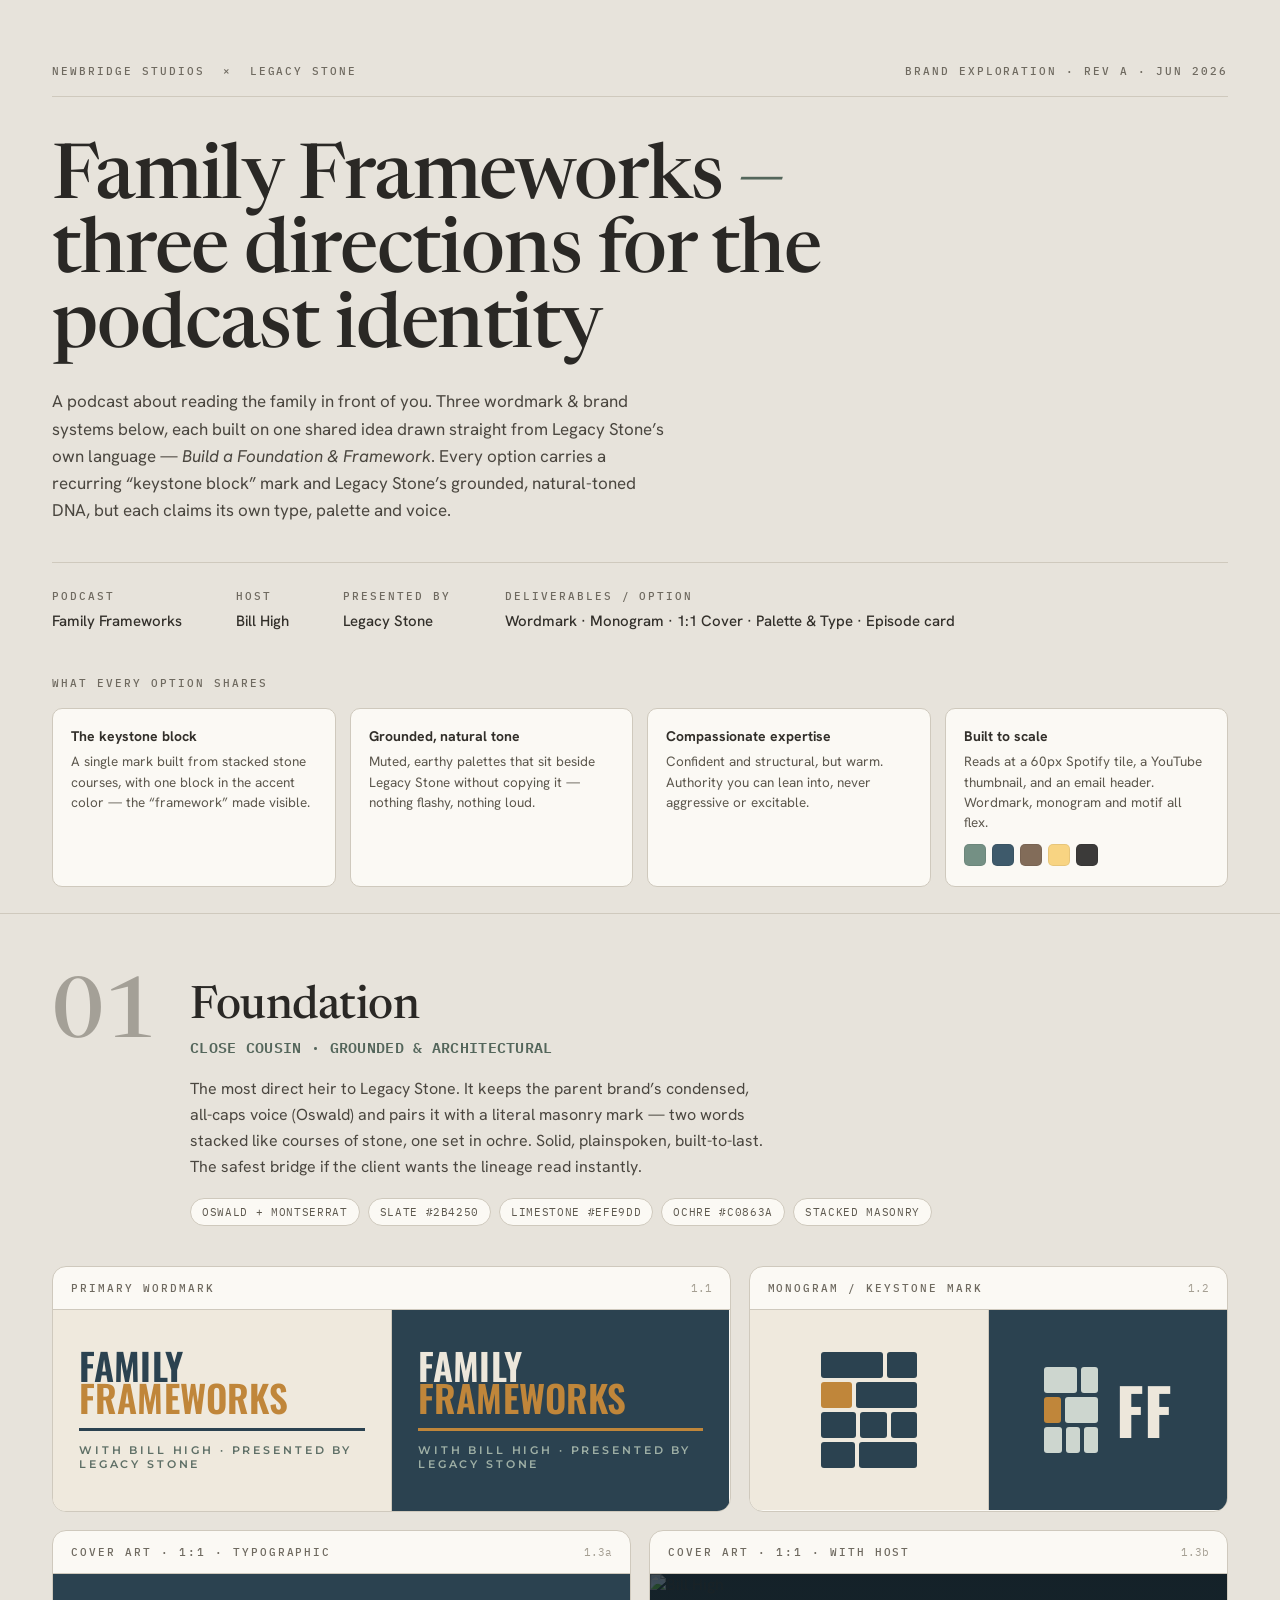
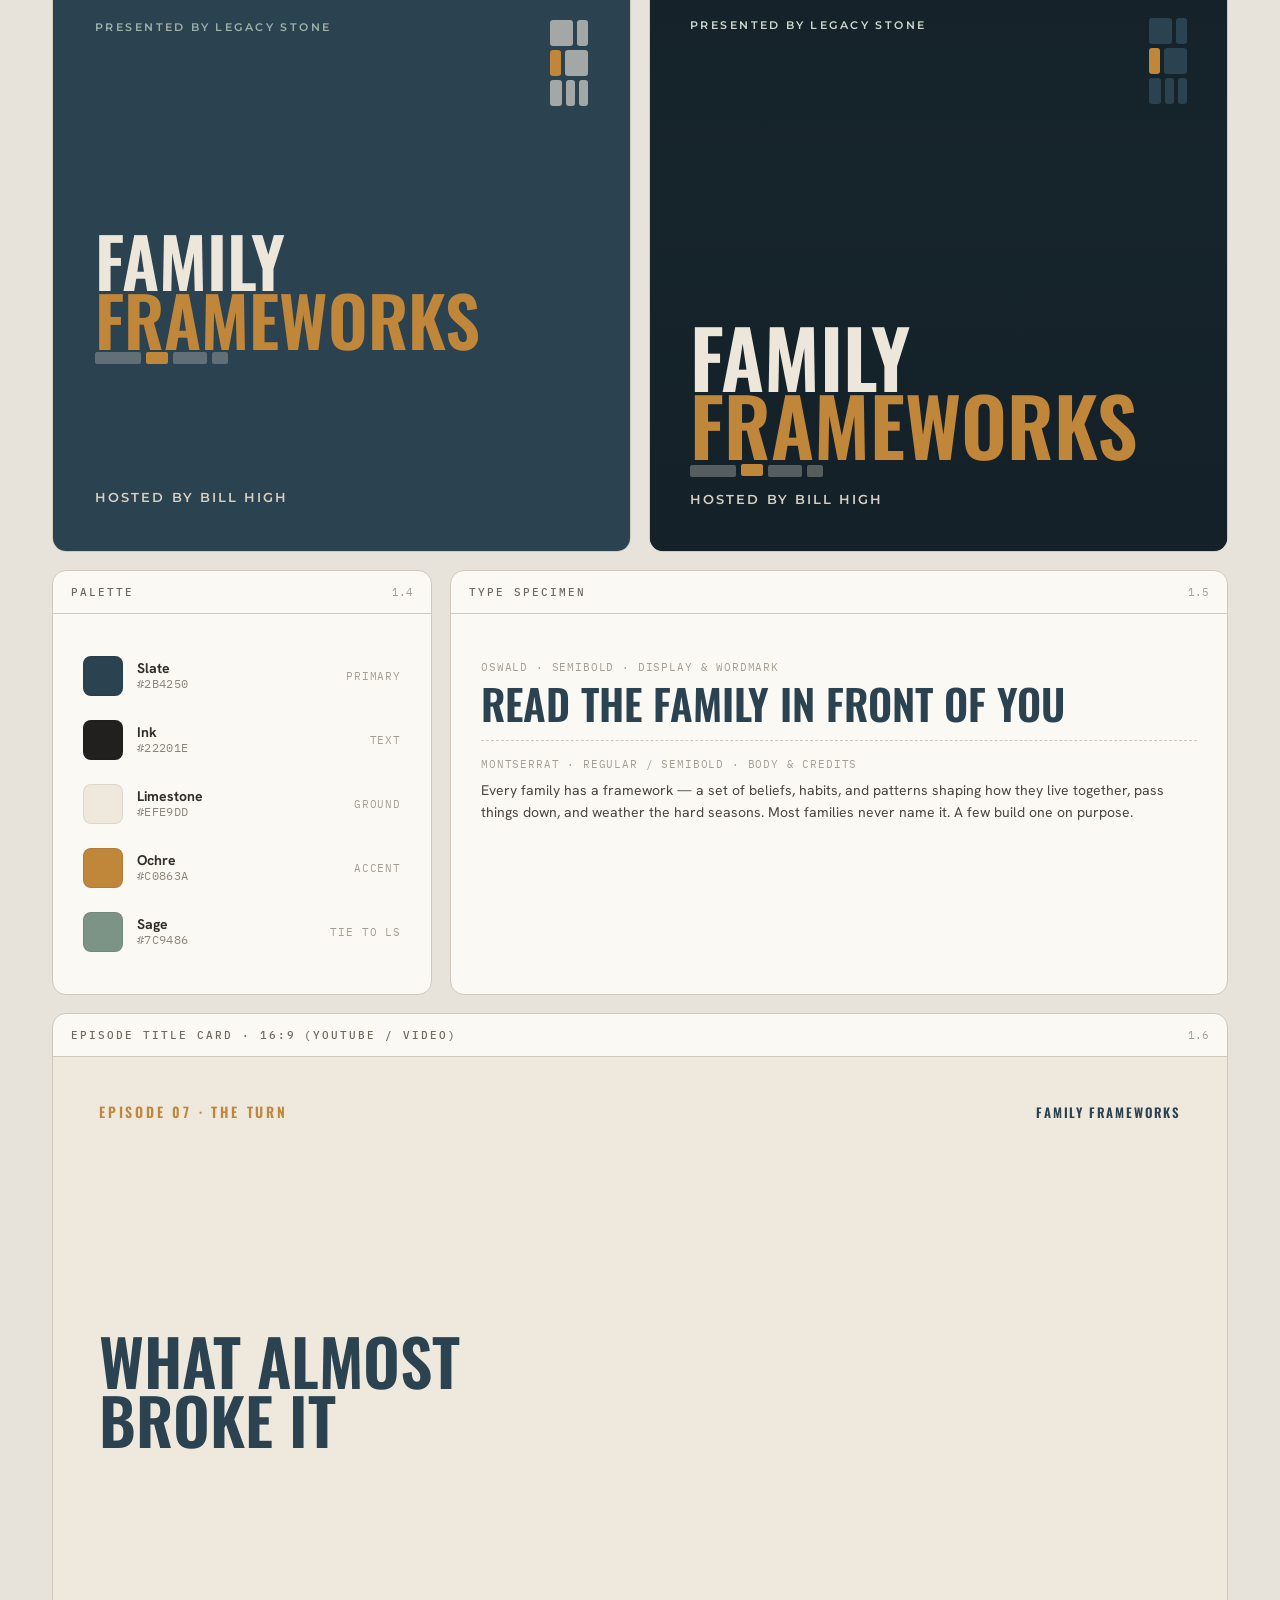
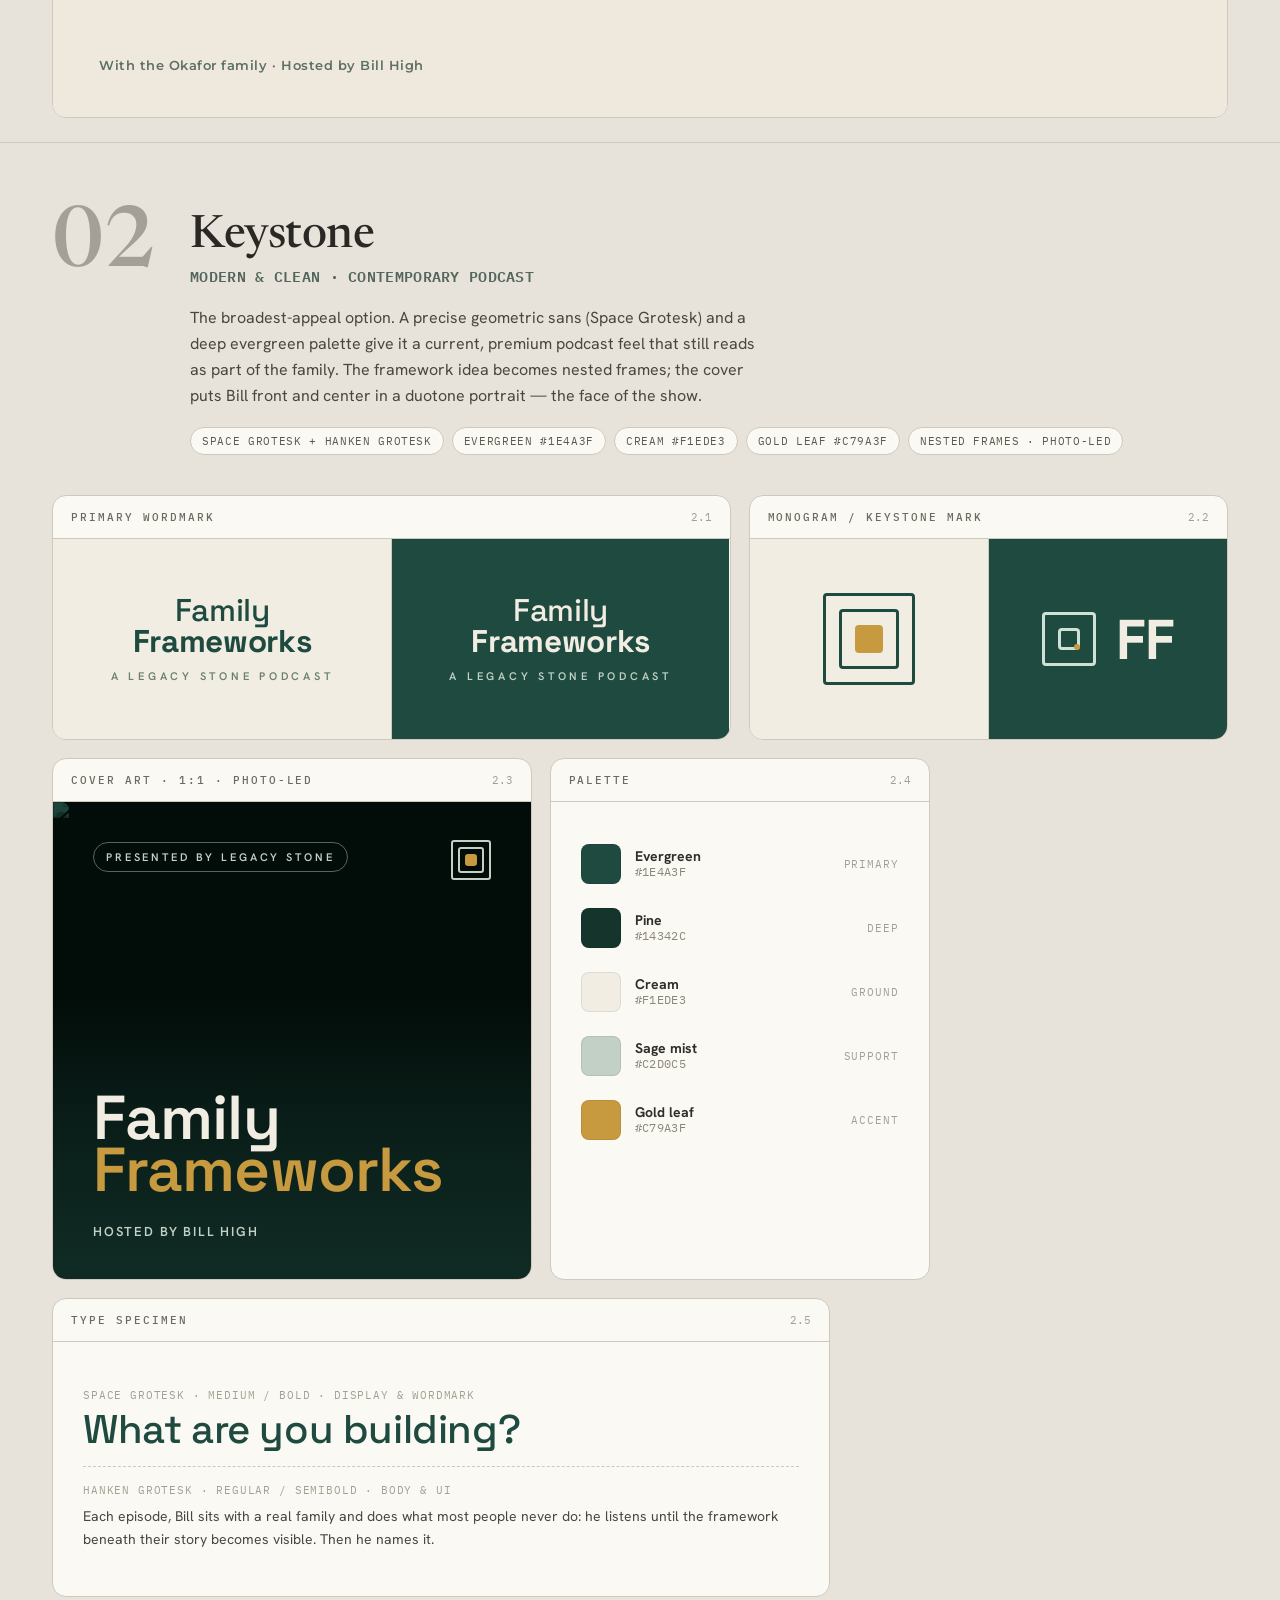
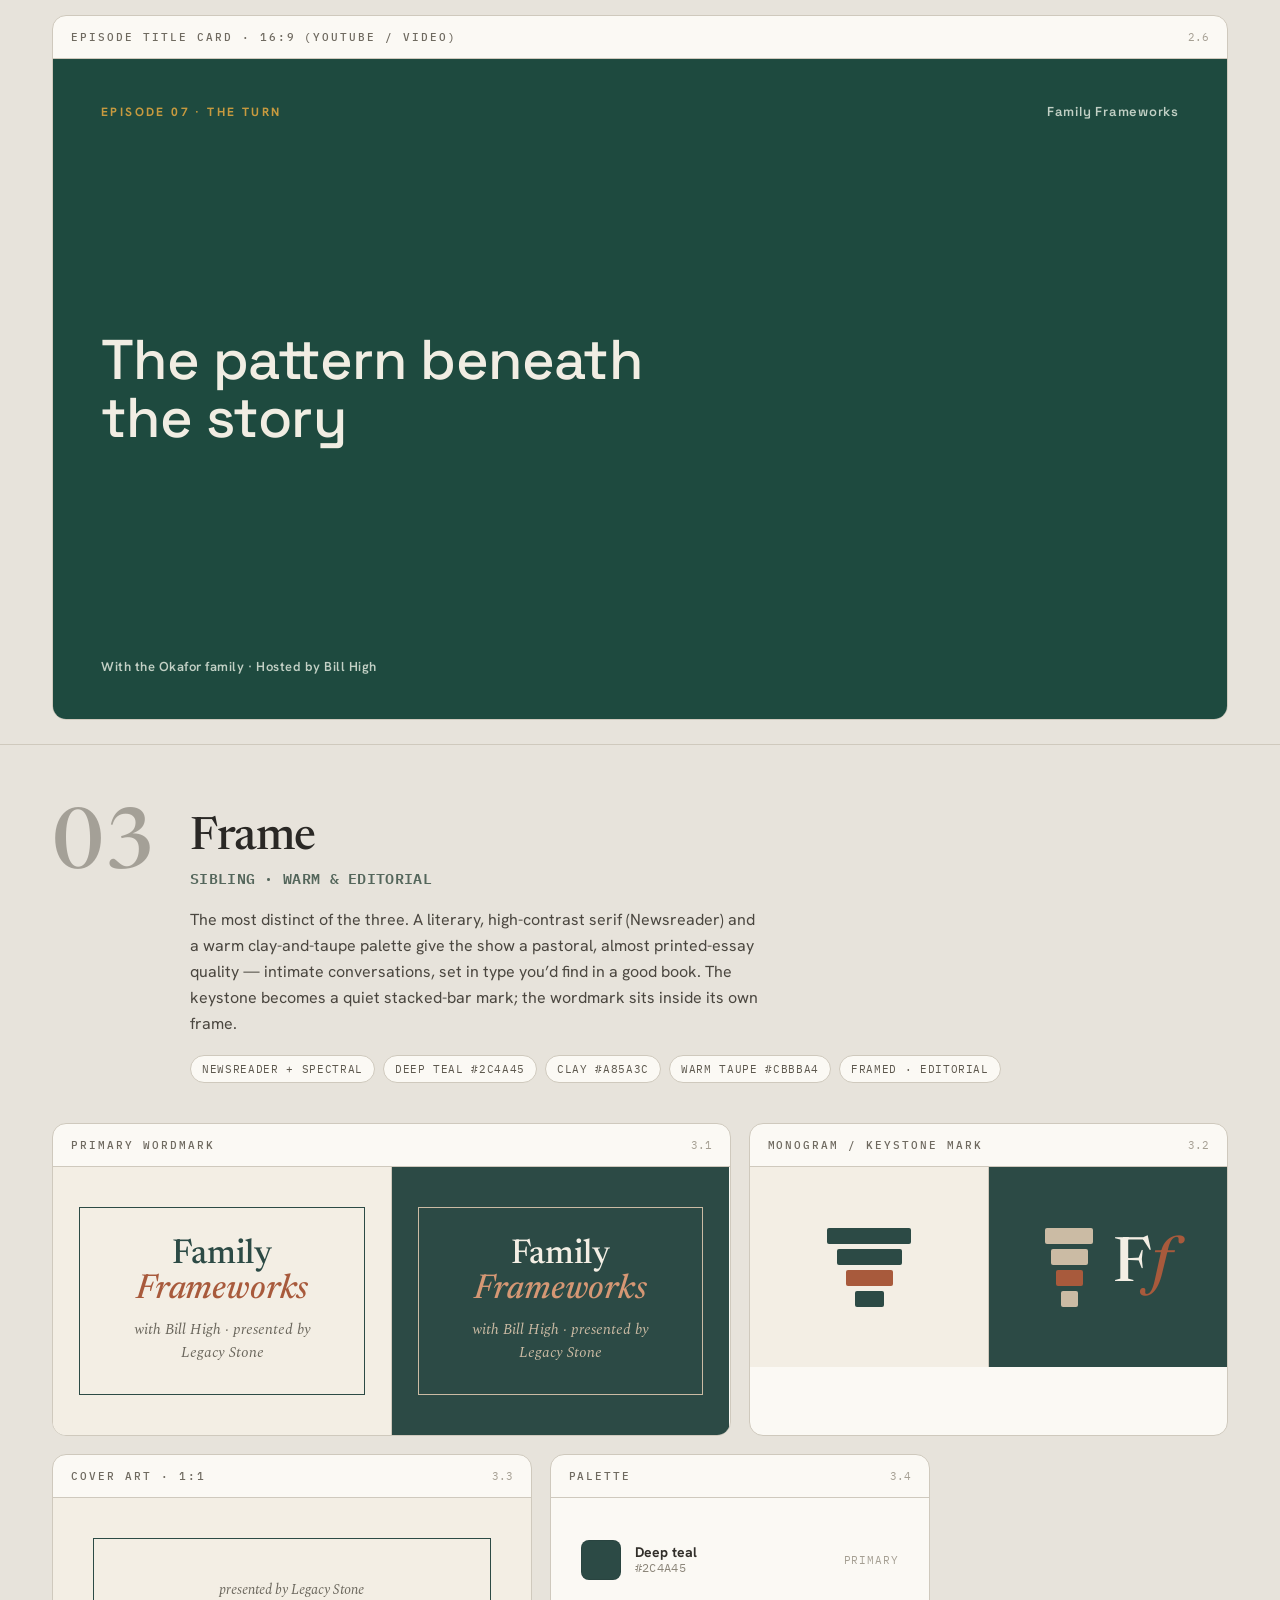
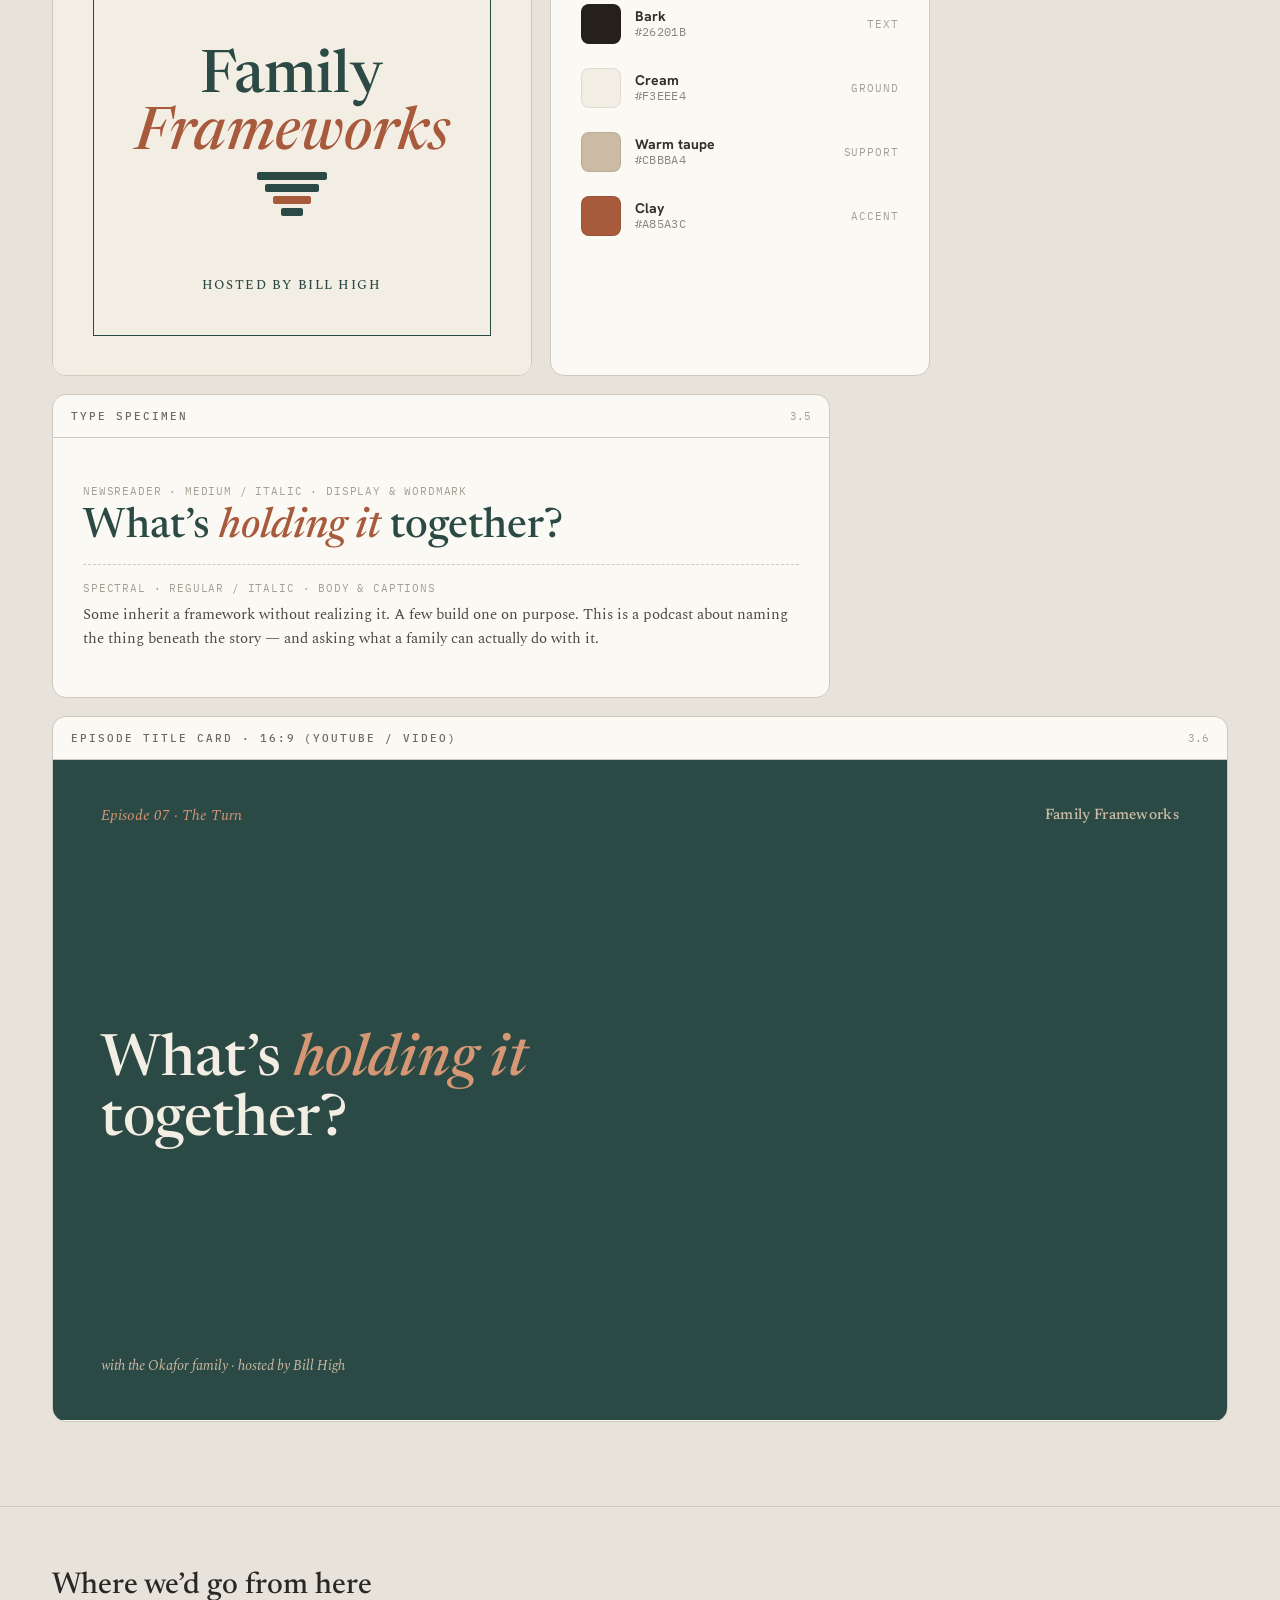
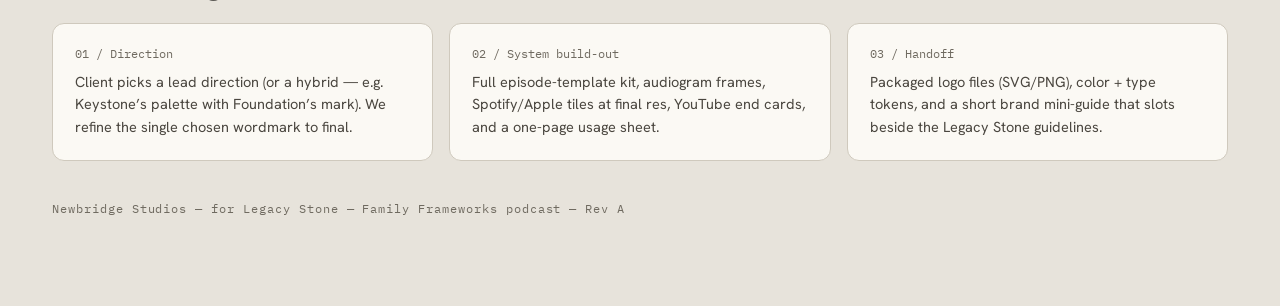
==== index.html @ bf1ca5f6 "Add files via upload" ====
<!DOCTYPE html>
<html lang="en">
<head>
<meta charset="UTF-8" />
<meta name="viewport" content="width=device-width, initial-scale=1.0" />
<title>Family Frameworks — Brand Directions</title>
<link rel="stylesheet" href="styles.css" />
</head>
<body>

<template id="__bundler_thumbnail">
  <svg viewBox="0 0 100 100" xmlns="http://www.w3.org/2000/svg">
    <rect width="100" height="100" fill="#102b24" />
    <rect x="38" y="34" width="24" height="16" rx="2" fill="#efeae0" />
    <text x="50" y="68" font-family="Georgia, serif" font-size="15" fill="#efeae0" text-anchor="middle" letter-spacing="1">FF</text>
  </svg>
</template>

<!-- duotone filter for photo covers: shadows -> pine, highlights -> cream -->
<svg width="0" height="0" style="position:absolute" aria-hidden="true">
  <filter id="ff-duo" color-interpolation-filters="sRGB">
    <feColorMatrix type="matrix" values="0.33 0.34 0.33 0 0  0.33 0.34 0.33 0 0  0.33 0.34 0.33 0 0  0 0 0 1 0" />
    <feComponentTransfer>
      <feFuncR tableValues="0.063 0.937" />
      <feFuncG tableValues="0.169 0.918" />
      <feFuncB tableValues="0.141 0.878" />
    </feComponentTransfer>
  </filter>
</svg>

<!-- ============================================================
     MASTHEAD
     ============================================================ -->
<header class="masthead">
  <div class="wrap">
    <div class="topbar">
      <span class="label">Newbridge Studios &nbsp;×&nbsp; Legacy Stone</span>
      <span class="label">Brand Exploration · Rev A · Jun 2026</span>
    </div>

    <h1>Family Frameworks <em>&mdash;</em> three directions for the podcast identity</h1>

    <p class="sub">
      A podcast about reading the family in front of you. Three wordmark &amp; brand systems below,
      each built on one shared idea drawn straight from Legacy Stone&rsquo;s own language &mdash;
      <em>Build a Foundation &amp; Framework</em>. Every option carries a recurring &ldquo;keystone block&rdquo;
      mark and Legacy Stone&rsquo;s grounded, natural-toned DNA, but each claims its own type, palette and voice.
    </p>

    <div class="meta-row">
      <div>
        <span class="label">Podcast</span>
        <span class="val">Family Frameworks</span>
      </div>
      <div>
        <span class="label">Host</span>
        <span class="val">Bill High</span>
      </div>
      <div>
        <span class="label">Presented by</span>
        <span class="val">Legacy Stone</span>
      </div>
      <div>
        <span class="label">Deliverables / option</span>
        <span class="val">Wordmark · Monogram · 1:1 Cover · Palette &amp; Type · Episode card</span>
      </div>
    </div>

    <!-- shared DNA -->
    <div class="dna">
      <span class="label">What every option shares</span>
      <div class="dna-grid">
        <div class="dna-item">
          <h4>The keystone block</h4>
          <p>A single mark built from stacked stone courses, with one block in the accent color &mdash; the &ldquo;framework&rdquo; made visible.</p>
        </div>
        <div class="dna-item">
          <h4>Grounded, natural tone</h4>
          <p>Muted, earthy palettes that sit beside Legacy Stone without copying it &mdash; nothing flashy, nothing loud.</p>
        </div>
        <div class="dna-item">
          <h4>Compassionate expertise</h4>
          <p>Confident and structural, but warm. Authority you can lean into, never aggressive or excitable.</p>
        </div>
        <div class="dna-item">
          <h4>Built to scale</h4>
          <p>Reads at a 60px Spotify tile, a YouTube thumbnail, and an email header. Wordmark, monogram and motif all flex.</p>
          <div class="dna-swatches">
            <span style="background:#749084"></span>
            <span style="background:#3E5A6B"></span>
            <span style="background:#826C59"></span>
            <span style="background:#F8D482"></span>
            <span style="background:#3b3a39"></span>
          </div>
        </div>
      </div>
    </div>
  </div>
</header>

<!-- ============================================================
     DIRECTION 01 — FOUNDATION
     ============================================================ -->
<section class="direction d1">
  <div class="wrap">
    <div class="dir-head">
      <div class="dir-index">01</div>
      <div>
        <h2>Foundation</h2>
        <div class="dir-tag">CLOSE COUSIN · GROUNDED &amp; ARCHITECTURAL</div>
        <p class="dir-desc">
          The most direct heir to Legacy Stone. It keeps the parent brand&rsquo;s condensed,
          all-caps voice (Oswald) and pairs it with a literal masonry mark &mdash; two words stacked
          like courses of stone, one set in ochre. Solid, plainspoken, built-to-last. The safest bridge
          if the client wants the lineage read instantly.
        </p>
        <div class="dir-chips">
          <span class="chip">Oswald + Montserrat</span>
          <span class="chip">Slate #2B4250</span>
          <span class="chip">Limestone #EFE9DD</span>
          <span class="chip">Ochre #C0863A</span>
          <span class="chip">Stacked masonry</span>
        </div>
      </div>
    </div>

    <div class="cards">
      <!-- wordmark -->
      <div class="card col-7 flush">
        <div class="card-label"><span class="label">Primary wordmark</span><span class="num">1.1</span></div>
        <div class="split">
          <div class="stage stage--light">
            <div class="fnd-wm">
              <div class="stack"><span class="l1">Family</span><span class="l2">Frameworks</span></div>
              <div class="rule"></div>
              <div class="credit">With Bill High · Presented by Legacy Stone</div>
            </div>
          </div>
          <div class="stage stage--dark">
            <div class="fnd-wm">
              <div class="stack"><span class="l1">Family</span><span class="l2">Frameworks</span></div>
              <div class="rule"></div>
              <div class="credit">With Bill High · Presented by Legacy Stone</div>
            </div>
          </div>
        </div>
      </div>

      <!-- monogram -->
      <div class="card col-5 flush">
        <div class="card-label"><span class="label">Monogram / keystone mark</span><span class="num">1.2</span></div>
        <div class="split">
          <div class="stage stage--light">
            <div class="mark-mason">
              <div class="course" style="grid-template-columns:2fr 1fr"><div class="b"></div><div class="b"></div></div>
              <div class="course" style="grid-template-columns:1fr 2fr"><div class="b key"></div><div class="b"></div></div>
              <div class="course" style="grid-template-columns:1.3fr 1fr 1fr"><div class="b"></div><div class="b"></div><div class="b"></div></div>
              <div class="course" style="grid-template-columns:1fr 1.7fr"><div class="b"></div><div class="b"></div></div>
            </div>
          </div>
          <div class="stage stage--dark">
            <div class="mark-lockup">
              <div class="mark-mason" style="width:54px">
                <div class="course" style="grid-template-columns:2fr 1fr"><div class="b"></div><div class="b"></div></div>
                <div class="course" style="grid-template-columns:1fr 2fr"><div class="b key"></div><div class="b"></div></div>
                <div class="course" style="grid-template-columns:1.3fr 1fr 1fr"><div class="b"></div><div class="b"></div><div class="b"></div></div>
              </div>
              <span class="mono-ff">FF</span>
            </div>
          </div>
        </div>
      </div>

      <!-- cover : typographic -->
      <div class="card col-6 flush">
        <div class="card-label"><span class="label">Cover art · 1:1 · typographic</span><span class="num">1.3a</span></div>
        <div class="cover cv-fnd">
          <div class="top">
            <span class="pres">Presented by Legacy Stone</span>
            <div class="mark-mason" style="width:38px">
              <div class="course" style="grid-template-columns:2fr 1fr"><div class="b"></div><div class="b"></div></div>
              <div class="course" style="grid-template-columns:1fr 2fr"><div class="b key"></div><div class="b"></div></div>
              <div class="course" style="grid-template-columns:1.3fr 1fr 1fr"><div class="b"></div><div class="b"></div><div class="b"></div></div>
            </div>
          </div>
          <div>
            <div class="title"><span class="a">Family</span><span class="b">Frameworks</span></div>
            <div class="mason-row">
              <span style="width:46px"></span><span class="key" style="width:22px"></span><span style="width:34px"></span><span style="width:16px"></span>
            </div>
          </div>
          <div class="host">Hosted by Bill High</div>
        </div>
      </div>

      <!-- cover : with host photo -->
      <div class="card col-6 flush">
        <div class="card-label"><span class="label">Cover art · 1:1 · with host</span><span class="num">1.3b</span></div>
        <div class="cover cv-fnd-photo">
          <img class="photo" src="assets/bill-high.jpg" alt="Bill High" />
          <div class="grad"></div>
          <div class="content">
            <div class="top">
              <span class="pres">Presented by Legacy Stone</span>
              <div class="mark-mason" style="width:38px">
                <div class="course" style="grid-template-columns:2fr 1fr"><div class="b"></div><div class="b"></div></div>
                <div class="course" style="grid-template-columns:1fr 2fr"><div class="b key"></div><div class="b"></div></div>
                <div class="course" style="grid-template-columns:1.3fr 1fr 1fr"><div class="b"></div><div class="b"></div><div class="b"></div></div>
              </div>
            </div>
            <div class="lower">
              <div class="title"><span class="a">Family</span><span class="b">Frameworks</span></div>
              <div class="mason-row">
                <span style="width: 46px; line-height: 1.45; margin: 3px 0px 0px"></span><span class="key" style="width: 22px; margin: 2px 0px 0px"></span><span style="width: 34px; margin: 3px 0px 0px"></span><span style="width: 16px; margin: 3px 0px 0px"></span>
              </div>
              <div class="host">Hosted by Bill High</div>
            </div>
          </div>
        </div>
      </div>

      <!-- palette -->
      <div class="card col-4">
        <div class="card-label"><span class="label">Palette</span><span class="num">1.4</span></div>
        <div class="card-body">
          <div class="palette">
            <div class="sw"><span class="dot" style="background:#2B4250"></span><span class="sw-meta"><span class="sw-name">Slate</span><span class="sw-hex">#2B4250</span></span><span class="sw-role">Primary</span></div>
            <div class="sw"><span class="dot" style="background:#22201E"></span><span class="sw-meta"><span class="sw-name">Ink</span><span class="sw-hex">#22201E</span></span><span class="sw-role">Text</span></div>
            <div class="sw"><span class="dot" style="background:#EFE9DD"></span><span class="sw-meta"><span class="sw-name">Limestone</span><span class="sw-hex">#EFE9DD</span></span><span class="sw-role">Ground</span></div>
            <div class="sw"><span class="dot" style="background:#C0863A"></span><span class="sw-meta"><span class="sw-name">Ochre</span><span class="sw-hex">#C0863A</span></span><span class="sw-role">Accent</span></div>
            <div class="sw"><span class="dot" style="background:#7C9486"></span><span class="sw-meta"><span class="sw-name">Sage</span><span class="sw-hex">#7C9486</span></span><span class="sw-role">Tie to LS</span></div>
          </div>
        </div>
      </div>

      <!-- type -->
      <div class="card col-8">
        <div class="card-label"><span class="label">Type specimen</span><span class="num">1.5</span></div>
        <div class="card-body">
          <div class="type-spec">
            <div class="ts-row">
              <div class="ts-meta">Oswald · Semibold · Display &amp; wordmark</div>
              <div class="ts-big" style="font-family:'Oswald';font-weight:600;text-transform:uppercase;font-size:42px;color:#2B4250">Read the family in front of you</div>
            </div>
            <div class="ts-row">
              <div class="ts-meta">Montserrat · Regular / Semibold · Body &amp; credits</div>
              <p class="ts-para">Every family has a framework — a set of beliefs, habits, and patterns shaping how they live together, pass things down, and weather the hard seasons. Most families never name it. A few build one on purpose.</p>
            </div>
          </div>
        </div>
      </div>

      <!-- episode card -->
      <div class="card col-12 flush">
        <div class="card-label"><span class="label">Episode title card · 16:9 (YouTube / video)</span><span class="num">1.6</span></div>
        <div class="epi epi-fnd">
          <div class="ehead">
            <span class="ep-no">Episode 07 · The Turn</span>
            <span class="ep-brand">Family Frameworks</span>
          </div>
          <div class="ep-title">What almost<br />broke it</div>
          <span class="ep-guest">With the Okafor family · Hosted by Bill High</span>
        </div>
      </div>
    </div>
  </div>
</section>

<!-- ============================================================
     DIRECTION 02 — KEYSTONE
     ============================================================ -->
<section class="direction d2">
  <div class="wrap">
    <div class="dir-head">
      <div class="dir-index">02</div>
      <div>
        <h2>Keystone</h2>
        <div class="dir-tag">MODERN &amp; CLEAN · CONTEMPORARY PODCAST</div>
        <p class="dir-desc">
          The broadest-appeal option. A precise geometric sans (Space Grotesk) and a deep evergreen palette
          give it a current, premium podcast feel that still reads as part of the family. The framework idea
          becomes nested frames; the cover puts Bill front and center in a duotone portrait &mdash; the face of the show.
        </p>
        <div class="dir-chips">
          <span class="chip">Space Grotesk + Hanken Grotesk</span>
          <span class="chip">Evergreen #1E4A3F</span>
          <span class="chip">Cream #F1EDE3</span>
          <span class="chip">Gold leaf #C79A3F</span>
          <span class="chip">Nested frames · photo-led</span>
        </div>
      </div>
    </div>

    <div class="cards">
      <!-- wordmark -->
      <div class="card col-7 flush">
        <div class="card-label"><span class="label">Primary wordmark</span><span class="num">2.1</span></div>
        <div class="split">
          <div class="stage stage--light">
            <div class="key-wm">
              <div class="ff">Family<br /><b>Frameworks</b></div>
              <div class="tagline">A Legacy Stone Podcast</div>
            </div>
          </div>
          <div class="stage stage--dark">
            <div class="key-wm">
              <div class="ff">Family<br /><b>Frameworks</b></div>
              <div class="tagline">A Legacy Stone Podcast</div>
            </div>
          </div>
        </div>
      </div>

      <!-- monogram -->
      <div class="card col-5 flush">
        <div class="card-label"><span class="label">Monogram / keystone mark</span><span class="num">2.2</span></div>
        <div class="split">
          <div class="stage stage--light">
            <div class="mark-frame"><i></i><i></i><i></i></div>
          </div>
          <div class="stage stage--dark">
            <div class="mark-lockup-2">
              <div class="mark-frame" style="width:54px;height:54px"><i></i><i></i><i></i></div>
              <span class="ff2">FF</span>
            </div>
          </div>
        </div>
      </div>

      <!-- cover with photo -->
      <div class="card col-5 flush">
        <div class="card-label"><span class="label">Cover art · 1:1 · photo-led</span><span class="num">2.3</span></div>
        <div class="cover cv-key">
          <img class="photo" src="assets/bill-high.jpg" alt="Bill High" />
          <div class="tint"></div>
          <div class="grad"></div>
          <div class="framemark"><i></i><i></i><i></i></div>
          <div class="content">
            <span class="pres">Presented by Legacy Stone</span>
            <div class="lower">
              <div class="ff" style="letter-spacing: -0.9px; height: 119px; line-height: 0.85">Family<br /><span class="gold">Frameworks</span></div>
              <div class="host">Hosted by Bill High</div>
            </div>
          </div>
        </div>
      </div>

      <!-- palette -->
      <div class="card col-4">
        <div class="card-label"><span class="label">Palette</span><span class="num">2.4</span></div>
        <div class="card-body">
          <div class="palette">
            <div class="sw"><span class="dot" style="background:#1E4A3F"></span><span class="sw-meta"><span class="sw-name">Evergreen</span><span class="sw-hex">#1E4A3F</span></span><span class="sw-role">Primary</span></div>
            <div class="sw"><span class="dot" style="background:#14342C"></span><span class="sw-meta"><span class="sw-name">Pine</span><span class="sw-hex">#14342C</span></span><span class="sw-role">Deep</span></div>
            <div class="sw"><span class="dot" style="background:#F1EDE3"></span><span class="sw-meta"><span class="sw-name">Cream</span><span class="sw-hex">#F1EDE3</span></span><span class="sw-role">Ground</span></div>
            <div class="sw"><span class="dot" style="background:#C2D0C5"></span><span class="sw-meta"><span class="sw-name">Sage mist</span><span class="sw-hex">#C2D0C5</span></span><span class="sw-role">Support</span></div>
            <div class="sw"><span class="dot" style="background:#C79A3F"></span><span class="sw-meta"><span class="sw-name">Gold leaf</span><span class="sw-hex">#C79A3F</span></span><span class="sw-role">Accent</span></div>
          </div>
        </div>
      </div>

      <!-- type -->
      <div class="card col-8">
        <div class="card-label"><span class="label">Type specimen</span><span class="num">2.5</span></div>
        <div class="card-body">
          <div class="type-spec">
            <div class="ts-row">
              <div class="ts-meta">Space Grotesk · Medium / Bold · Display &amp; wordmark</div>
              <div class="ts-big" style="font-family:'Space Grotesk';font-weight:500;font-size:40px;color:#1E4A3F;letter-spacing:-.01em">What are you building?</div>
            </div>
            <div class="ts-row">
              <div class="ts-meta">Hanken Grotesk · Regular / Semibold · Body &amp; UI</div>
              <p class="ts-para">Each episode, Bill sits with a real family and does what most people never do: he listens until the framework beneath their story becomes visible. Then he names it.</p>
            </div>
          </div>
        </div>
      </div>

      <!-- episode card -->
      <div class="card col-12 flush">
        <div class="card-label"><span class="label">Episode title card · 16:9 (YouTube / video)</span><span class="num">2.6</span></div>
        <div class="epi epi-key">
          <div class="ehead">
            <span class="ep-no">Episode 07 · The Turn</span>
            <span class="ep-brand">Family Frameworks</span>
          </div>
          <div class="ep-title">The pattern beneath the story</div>
          <span class="ep-guest">With the Okafor family · Hosted by Bill High</span>
        </div>
      </div>
    </div>
  </div>
</section>

<!-- ============================================================
     DIRECTION 03 — FRAME
     ============================================================ -->
<section class="direction d3">
  <div class="wrap">
    <div class="dir-head">
      <div class="dir-index">03</div>
      <div>
        <h2>Frame</h2>
        <div class="dir-tag">SIBLING · WARM &amp; EDITORIAL</div>
        <p class="dir-desc">
          The most distinct of the three. A literary, high-contrast serif (Newsreader) and a warm clay-and-taupe
          palette give the show a pastoral, almost printed-essay quality &mdash; intimate conversations, set in type
          you&rsquo;d find in a good book. The keystone becomes a quiet stacked-bar mark; the wordmark sits inside its own frame.
        </p>
        <div class="dir-chips">
          <span class="chip">Newsreader + Spectral</span>
          <span class="chip">Deep teal #2C4A45</span>
          <span class="chip">Clay #A85A3C</span>
          <span class="chip">Warm taupe #CBBBA4</span>
          <span class="chip">Framed · editorial</span>
        </div>
      </div>
    </div>

    <div class="cards">
      <!-- wordmark -->
      <div class="card col-7 flush">
        <div class="card-label"><span class="label">Primary wordmark</span><span class="num">3.1</span></div>
        <div class="split">
          <div class="stage stage--light">
            <div class="frm-wm">
              <div class="kw">Family <em>Frameworks</em></div>
              <div class="sub">with Bill High · presented by Legacy Stone</div>
            </div>
          </div>
          <div class="stage stage--dark">
            <div class="frm-wm">
              <div class="kw">Family <em>Frameworks</em></div>
              <div class="sub">with Bill High · presented by Legacy Stone</div>
            </div>
          </div>
        </div>
      </div>

      <!-- monogram -->
      <div class="card col-5 flush">
        <div class="card-label"><span class="label">Monogram / keystone mark</span><span class="num">3.2</span></div>
        <div class="split">
          <div class="stage stage--light">
            <div class="mark-stack">
              <div class="bar w1"></div><div class="bar w2"></div><div class="bar w3"></div><div class="bar w4"></div>
            </div>
          </div>
          <div class="stage stage--dark">
            <div class="mark-lockup-3">
              <div class="mark-stack" style="width:48px">
                <div class="bar w1"></div><div class="bar w2"></div><div class="bar w3"></div><div class="bar w4"></div>
              </div>
              <span class="ff3">F<em>f</em></span>
            </div>
          </div>
        </div>
      </div>

      <!-- cover -->
      <div class="card col-5 flush">
        <div class="card-label"><span class="label">Cover art · 1:1</span><span class="num">3.3</span></div>
        <div class="cover cv-frm">
          <div class="innerframe">
            <span class="pres">presented by Legacy Stone</span>
            <div>
              <div class="ctitle"><span class="a">Family</span><span class="b">Frameworks</span></div>
              <div class="barmark">
                <span style="width:70px"></span><span style="width:54px"></span><span class="key" style="width:38px"></span><span style="width:22px"></span>
              </div>
            </div>
            <span class="host">Hosted by Bill High</span>
          </div>
        </div>
      </div>

      <!-- palette -->
      <div class="card col-4">
        <div class="card-label"><span class="label">Palette</span><span class="num">3.4</span></div>
        <div class="card-body">
          <div class="palette">
            <div class="sw"><span class="dot" style="background:#2C4A45"></span><span class="sw-meta"><span class="sw-name">Deep teal</span><span class="sw-hex">#2C4A45</span></span><span class="sw-role">Primary</span></div>
            <div class="sw"><span class="dot" style="background:#26201B"></span><span class="sw-meta"><span class="sw-name">Bark</span><span class="sw-hex">#26201B</span></span><span class="sw-role">Text</span></div>
            <div class="sw"><span class="dot" style="background:#F3EEE4"></span><span class="sw-meta"><span class="sw-name">Cream</span><span class="sw-hex">#F3EEE4</span></span><span class="sw-role">Ground</span></div>
            <div class="sw"><span class="dot" style="background:#CBBBA4"></span><span class="sw-meta"><span class="sw-name">Warm taupe</span><span class="sw-hex">#CBBBA4</span></span><span class="sw-role">Support</span></div>
            <div class="sw"><span class="dot" style="background:#A85A3C"></span><span class="sw-meta"><span class="sw-name">Clay</span><span class="sw-hex">#A85A3C</span></span><span class="sw-role">Accent</span></div>
          </div>
        </div>
      </div>

      <!-- type -->
      <div class="card col-8">
        <div class="card-label"><span class="label">Type specimen</span><span class="num">3.5</span></div>
        <div class="card-body">
          <div class="type-spec">
            <div class="ts-row">
              <div class="ts-meta">Newsreader · Medium / Italic · Display &amp; wordmark</div>
              <div class="ts-big" style="font-family:'Newsreader';font-weight:500;font-size:42px;color:#2C4A45">What&rsquo;s <em style="font-style:italic;color:#A85A3C">holding it</em> together?</div>
            </div>
            <div class="ts-row">
              <div class="ts-meta">Spectral · Regular / Italic · Body &amp; captions</div>
              <p class="ts-para" style="font-family:'Spectral',serif;font-size:15px">Some inherit a framework without realizing it. A few build one on purpose. This is a podcast about naming the thing beneath the story — and asking what a family can actually do with it.</p>
            </div>
          </div>
        </div>
      </div>

      <!-- episode card -->
      <div class="card col-12 flush">
        <div class="card-label"><span class="label">Episode title card · 16:9 (YouTube / video)</span><span class="num">3.6</span></div>
        <div class="epi epi-frm">
          <div class="ehead">
            <span class="ep-no">Episode 07 · The Turn</span>
            <span class="ep-brand">Family Frameworks</span>
          </div>
          <div class="ep-title">What&rsquo;s <em>holding it</em> together?</div>
          <span class="ep-guest">with the Okafor family · hosted by Bill High</span>
        </div>
      </div>
    </div>
  </div>
</section>

<!-- ============================================================
     FOOTER
     ============================================================ -->
<footer class="footer">
  <div class="wrap">
    <h3>Where we&rsquo;d go from here</h3>
    <div class="steps">
      <div class="step">
        <div class="n">01 / Direction</div>
        <p>Client picks a lead direction (or a hybrid — e.g. Keystone&rsquo;s palette with Foundation&rsquo;s mark). We refine the single chosen wordmark to final.</p>
      </div>
      <div class="step">
        <div class="n">02 / System build-out</div>
        <p>Full episode-template kit, audiogram frames, Spotify/Apple tiles at final res, YouTube end cards, and a one-page usage sheet.</p>
      </div>
      <div class="step">
        <div class="n">03 / Handoff</div>
        <p>Packaged logo files (SVG/PNG), color + type tokens, and a short brand mini-guide that slots beside the Legacy Stone guidelines.</p>
      </div>
    </div>
    <div class="sign">Newbridge Studios — for Legacy Stone — Family Frameworks podcast — Rev A</div>
  </div>
</footer>

</body>
</html>
---- styles.css ----
/* ============================================================
   FAMILY FRAMEWORKS — Brand Directions
   Presentation stylesheet
   Newbridge Studios × Legacy Stone
   ============================================================ */

@import url('https://fonts.googleapis.com/css2?family=Oswald:wght@300;400;500;600;700&family=Montserrat:wght@400;500;600;700&family=Space+Grotesk:wght@400;500;600;700&family=Hanken+Grotesk:wght@400;500;600;700;800&family=Newsreader:ital,opsz,wght@0,6..72,400;0,6..72,500;0,6..72,600;1,6..72,400;1,6..72,500&family=Spectral:ital,wght@0,300;0,400;0,500;0,600;1,400&family=IBM+Plex+Mono:wght@400;500;600&display=swap');

/* ---------- reset ---------- */
*, *::before, *::after { box-sizing: border-box; }
html { -webkit-text-size-adjust: 100%; scroll-behavior: smooth; }
body {
  margin: 0;
  font-family: 'Hanken Grotesk', system-ui, sans-serif;
  background: var(--canvas);
  color: var(--ink-canvas);
  -webkit-font-smoothing: antialiased;
  text-rendering: optimizeLegibility;
}
img { display: block; max-width: 100%; }
h1, h2, h3, h4, p { margin: 0; }

/* ---------- canvas tokens ---------- */
:root {
  --canvas: #e7e3db;
  --canvas-2: #ddd8cf;
  --ink-canvas: #2a2825;
  --muted: #6f6a60;
  --hair: #cfc9bd;
  --card: #fbf9f4;
  --mono: 'IBM Plex Mono', ui-monospace, monospace;
  --maxw: 1240px;
}

/* ---------- layout shell ---------- */
.wrap { max-width: var(--maxw); margin: 0 auto; padding: 0 32px; }

/* monospace eyebrow label */
.label {
  font-family: var(--mono);
  font-size: 11px;
  letter-spacing: 0.18em;
  text-transform: uppercase;
  color: var(--muted);
  font-weight: 500;
}

/* ============================================================
   MASTHEAD
   ============================================================ */
.masthead { padding: 64px 0 26px; }
.masthead .topbar {
  display: flex; justify-content: space-between; align-items: baseline;
  border-bottom: 1px solid var(--hair); padding-bottom: 18px; margin-bottom: 46px;
  flex-wrap: wrap; gap: 12px;
}
.masthead h1 {
  font-family: 'Newsreader', serif;
  font-weight: 500;
  font-size: clamp(38px, 6vw, 76px);
  line-height: 0.98;
  letter-spacing: -0.015em;
  max-width: 18ch;
}
.masthead h1 em { font-style: italic; color: #54665b; }
.masthead .sub {
  margin-top: 22px; max-width: 62ch;
  font-size: 17px; line-height: 1.6; color: #4a463f;
}
.masthead .meta-row {
  display: flex; flex-wrap: wrap; gap: 30px 54px;
  margin-top: 38px; padding-top: 26px; border-top: 1px solid var(--hair);
}
.masthead .meta-row .label { display: block; margin-bottom: 7px; }
.masthead .meta-row .val { font-size: 15px; color: #322f2a; font-weight: 500; }

/* shared-DNA strip */
.dna { margin-top: 40px; }
.dna .dna-grid {
  display: grid; grid-template-columns: repeat(4, 1fr); gap: 14px; margin-top: 16px;
}
.dna .dna-item {
  background: var(--card); border: 1px solid var(--hair); border-radius: 10px;
  padding: 18px 18px 20px;
}
.dna .dna-item h4 { font-size: 14px; font-weight: 700; margin-bottom: 6px; color: #322f2a; }
.dna .dna-item p { font-size: 13.5px; line-height: 1.5; color: #5d584e; }
.dna-swatches { display: flex; gap: 6px; margin-top: 12px; }
.dna-swatches span { width: 22px; height: 22px; border-radius: 5px; box-shadow: inset 0 0 0 1px rgba(0,0,0,.07); }

/* ============================================================
   DIRECTION SECTION
   ============================================================ */
.direction { padding: 70px 0 24px; border-top: 1px solid var(--hair); }
.dir-head { display: grid; grid-template-columns: 110px 1fr; gap: 28px; align-items: start; margin-bottom: 40px; }
.dir-index {
  font-family: 'Newsreader', serif; font-weight: 500; font-size: 84px; line-height: 0.8;
  color: var(--muted); opacity: .55;
}
.dir-head h2 {
  font-family: 'Newsreader', serif; font-weight: 500; font-size: clamp(30px, 4vw, 46px);
  line-height: 1.02; letter-spacing: -0.01em; margin-bottom: 4px;
}
.dir-head .dir-tag { font-size: 15px; color: #54665b; font-weight: 600; font-family: var(--mono); letter-spacing: .02em; }
.dir-head .dir-desc { margin-top: 16px; max-width: 64ch; font-size: 16px; line-height: 1.62; color: #4a463f; }
.dir-chips { display: flex; flex-wrap: wrap; gap: 8px; margin-top: 18px; }
.chip {
  font-family: var(--mono); font-size: 11px; letter-spacing: .06em; text-transform: uppercase;
  padding: 6px 11px; border-radius: 999px; border: 1px solid var(--hair); background: var(--card);
  color: #5d584e;
}

/* card grid */
.cards { display: grid; grid-template-columns: repeat(12, 1fr); gap: 18px; }
.card {
  background: var(--card); border: 1px solid var(--hair); border-radius: 14px;
  overflow: hidden; display: flex; flex-direction: column;
}
.card .card-label {
  display: flex; justify-content: space-between; align-items: center;
  padding: 14px 18px; border-bottom: 1px solid var(--hair);
}
.card .card-label .num { font-family: var(--mono); font-size: 11px; color: #a59f93; }
.card .card-body { padding: 30px; flex: 1; display: flex; flex-direction: column; }
.card.flush .card-body { padding: 0; }

.col-12 { grid-column: span 12; }
.col-8  { grid-column: span 8; }
.col-7  { grid-column: span 7; }
.col-6  { grid-column: span 6; }
.col-5  { grid-column: span 5; }
.col-4  { grid-column: span 4; }

/* generic stage for showing marks on a tint */
.stage { display: grid; place-items: center; padding: 40px 26px; container-type: inline-size; }
.stage--light { background: var(--d-paper); }
.stage--dark  { background: var(--d-dark); }
.stage--accent { background: var(--d-accent); }
.split { display: grid; grid-template-columns: 1fr 1fr; }
.split > .stage { min-height: 200px; }
.split > .stage + .stage { border-left: 1px solid var(--hair); }

/* ---------- COVER ART (1:1) ---------- */
.cover {
  aspect-ratio: 1 / 1; width: 100%; position: relative; overflow: hidden;
  display: flex; flex-direction: column; container-type: inline-size;
}

/* ---------- EPISODE CARD (16:9) ---------- */
.epi { aspect-ratio: 16 / 9; width: 100%; position: relative; overflow: hidden; display: flex; container-type: inline-size; }

/* ---------- PALETTE ---------- */
.palette { display: flex; flex-direction: column; gap: 0; }
.sw { display: flex; align-items: center; gap: 14px; padding: 12px 0; }
.sw .dot { width: 40px; height: 40px; border-radius: 8px; flex: none; box-shadow: inset 0 0 0 1px rgba(0,0,0,.08); }
.sw .sw-meta { display: flex; flex-direction: column; line-height: 1.25; }
.sw .sw-name { font-size: 14px; font-weight: 700; color: #322f2a; }
.sw .sw-hex { font-family: var(--mono); font-size: 11.5px; color: #8c867a; letter-spacing: .03em; }
.sw .sw-role { margin-left: auto; font-family: var(--mono); font-size: 10.5px; letter-spacing: .08em; text-transform: uppercase; color: #a59f93; }

/* ---------- TYPE SPECIMEN ---------- */
.type-spec .ts-row { padding: 16px 0; border-bottom: 1px dashed var(--hair); }
.type-spec .ts-row:last-child { border-bottom: none; }
.type-spec .ts-meta { font-family: var(--mono); font-size: 10.5px; letter-spacing: .08em; text-transform: uppercase; color: #a59f93; margin-bottom: 8px; }
.type-spec .ts-big { line-height: 1; color: #2a2825; }
.type-spec .ts-para { font-size: 14px; line-height: 1.6; color: #4a463f; }

/* ============================================================
   DIRECTION 1 — FOUNDATION
   slate · limestone · ochre  (nods to Legacy Stone type)
   ============================================================ */
.d1 {
  --d-dark:   #2b4250;
  --d-ink:    #22201e;
  --d-paper:  #efe9dd;
  --d-paper2: #e3dccd;
  --d-accent: #c0863a;
  --d-sage:   #7c9486;
}

/* wordmark */
.fnd-wm { text-align: left; }
.fnd-wm .stack { font-family: 'Oswald', sans-serif; font-weight: 600; text-transform: uppercase; line-height: 0.86; letter-spacing: 0.01em; }
.fnd-wm .l1 { font-size: clamp(30px, 13cqw, 54px); color: var(--d-dark); display: block; }
.fnd-wm .l2 { font-size: clamp(30px, 13cqw, 54px); color: var(--d-accent); display: block; }
.fnd-wm .rule { height: 3px; background: var(--d-dark); margin: 14px 0 12px; width: 100%; }
.fnd-wm .credit { font-family: 'Montserrat', sans-serif; font-weight: 600; font-size: 11px; letter-spacing: 0.26em; text-transform: uppercase; color: #5e6f66; }
.stage--dark .fnd-wm .l1 { color: #ede7db; }
.stage--dark .fnd-wm .rule { background: var(--d-accent); }
.stage--dark .fnd-wm .credit { color: #9fb0a6; }

/* masonry mark (running-bond, one accent block) */
.mark-mason { display: grid; gap: 4px; width: 96px; }
.mark-mason .course { display: grid; gap: 4px; grid-auto-flow: column; }
.mark-mason .b { height: 26px; border-radius: 3px; background: var(--d-dark); }
.mark-mason .b.key { background: var(--d-accent); }
.stage--dark .mark-mason .b { background: #cdd6cf; }
.stage--dark .mark-mason .b.key { background: var(--d-accent); }
.mark-lockup { display: flex; align-items: center; gap: 18px; }
.mark-lockup .mono-ff { font-family: 'Oswald', sans-serif; font-weight: 700; font-size: 64px; color: var(--d-dark); line-height: .8; }
.stage--dark .mark-lockup .mono-ff { color: #ede7db; }

/* d1 cover */
.cv-fnd { background: var(--d-dark); color: #ede7db; padding: 46px 42px; justify-content: space-between; }
.cv-fnd .top { display: flex; justify-content: space-between; align-items: flex-start; }
.cv-fnd .pres { font-family: 'Montserrat', sans-serif; font-weight: 600; font-size: 11px; letter-spacing: .22em; text-transform: uppercase; color: #9fb0a6; }
.cv-fnd .title { font-family: 'Oswald', sans-serif; font-weight: 600; text-transform: uppercase; line-height: 0.85; }
.cv-fnd .title .a { font-size: clamp(34px, 14cqw, 80px); display: block; }
.cv-fnd .title .b { font-size: clamp(34px, 14cqw, 80px); display: block; color: var(--d-accent); }
.cv-fnd .host { font-family: 'Montserrat', sans-serif; font-weight: 600; font-size: 13px; letter-spacing: .16em; text-transform: uppercase; color: #d7cfc0; }
.cv-fnd .mason-row { display: flex; gap: 5px; margin-top: 4px; }
.cv-fnd .mason-row span { height: 12px; border-radius: 2px; background: rgba(237,231,219,.28); }
.cv-fnd .mason-row span.key { background: var(--d-accent); }

/* small masonry mark on covers reads in limestone (slate-on-slate would vanish) */
.cv-fnd .top .mark-mason .b { background: rgba(237,231,219,.62); }
.cv-fnd .top .mark-mason .b.key { background: var(--d-accent); }
/* on the photo cover (no slate wash) the mark reads in solid slate with the ochre keystone */
.cv-fnd-photo .top .mark-mason .b { background: #2b4250; }
.cv-fnd-photo .top .mark-mason .b.key { background: var(--d-accent); }

/* d1 cover — with host photo (slate monochrome to match Foundation) */
.cv-fnd-photo { background: #16242c; }
.cv-fnd-photo .photo {
  position: absolute; inset: 0; width: 100%; height: 100%;
  object-fit: cover; object-position: 50% 13%;
  filter: contrast(1.04) saturate(1.02);
}
.cv-fnd-photo .grad { position: absolute; inset: 0; background: linear-gradient(to bottom, rgba(20,33,40,.82) 0%, rgba(20,33,40,.28) 15%, rgba(20,33,40,0) 33%, rgba(20,33,40,0) 44%, rgba(20,33,40,.55) 63%, rgba(20,33,40,.97) 87%); }
.cv-fnd-photo .content { position: relative; z-index: 2; width: 100%; height: 100%; padding: 44px 40px; display: flex; flex-direction: column; justify-content: space-between; color: #ede7db; }
.cv-fnd-photo .top { display: flex; justify-content: space-between; align-items: flex-start; }
.cv-fnd-photo .pres { font-family: 'Montserrat', sans-serif; font-weight: 600; font-size: 11px; letter-spacing: .22em; text-transform: uppercase; color: #cdd6cf; }
.cv-fnd-photo .title { font-family: 'Oswald', sans-serif; font-weight: 600; text-transform: uppercase; line-height: 0.85; }
.cv-fnd-photo .title .a { font-size: clamp(34px, 14cqw, 80px); display: block; color: #ede7db; }
.cv-fnd-photo .title .b { font-size: clamp(34px, 14cqw, 80px); display: block; color: var(--d-accent); }
.cv-fnd-photo .mason-row { display: flex; gap: 5px; margin-top: 4px; }
.cv-fnd-photo .mason-row span { height: 12px; border-radius: 2px; background: rgba(237,231,219,.30); }
.cv-fnd-photo .mason-row span.key { background: var(--d-accent); }
.cv-fnd-photo .host { font-family: 'Montserrat', sans-serif; font-weight: 600; font-size: 13px; letter-spacing: .16em; text-transform: uppercase; color: #d7cfc0; margin-top: 14px; }

/* d1 episode card */
.epi-fnd { background: var(--d-paper); color: var(--d-ink); padding: 44px 46px; flex-direction: column; justify-content: space-between; }
.epi-fnd .ehead { display: flex; justify-content: space-between; align-items: center; }
.epi-fnd .ep-no { font-family: 'Oswald', sans-serif; font-weight: 600; font-size: 14px; letter-spacing: .2em; text-transform: uppercase; color: var(--d-accent); }
.epi-fnd .ep-brand { font-family: 'Oswald', sans-serif; font-weight: 600; font-size: 13px; letter-spacing: .14em; text-transform: uppercase; color: var(--d-dark); }
.epi-fnd .ep-title { font-family: 'Oswald', sans-serif; font-weight: 600; text-transform: uppercase; font-size: clamp(30px, 7cqw, 64px); line-height: 0.92; color: var(--d-dark); max-width: 16ch; }
.epi-fnd .ep-guest { font-family: 'Montserrat', sans-serif; font-size: 13px; font-weight: 600; letter-spacing: .04em; color: #5e6f66; }

/* ============================================================
   DIRECTION 2 — KEYSTONE
   evergreen · cream · sage mist · gold leaf  (modern, photo cover)
   ============================================================ */
.d2 {
  --d-dark:   #1e4a3f;
  --d-deep:   #14342c;
  --d-paper:  #f1ede3;
  --d-paper2: #e4ddcf;
  --d-mist:   #c2d0c5;
  --d-accent: #c79a3f;
}

.key-wm { text-align: center; }
.key-wm .ff { font-family: 'Space Grotesk', sans-serif; font-weight: 500; font-size: clamp(26px, 11cqw, 46px); line-height: 1.0; letter-spacing: -0.01em; color: var(--d-dark); }
.key-wm .ff b { font-weight: 700; }
.key-wm .tagline { margin-top: 12px; font-family: 'Hanken Grotesk', sans-serif; font-weight: 600; font-size: 11px; letter-spacing: 0.34em; text-transform: uppercase; color: #6a7f72; }
.stage--dark .key-wm .ff { color: #f1ede3; }
.stage--dark .key-wm .tagline { color: var(--d-mist); }

/* nested-frame mark */
.mark-frame { width: 92px; height: 92px; position: relative; }
.mark-frame i { position: absolute; border: 3px solid var(--d-dark); border-radius: 4px; }
.mark-frame i:nth-child(1) { inset: 0; }
.mark-frame i:nth-child(2) { inset: 16px; }
.mark-frame i:nth-child(3) { inset: 32px; background: var(--d-accent); border-color: var(--d-accent); }
.stage--dark .mark-frame i { border-color: #cfe0d4; }
.stage--dark .mark-frame i:nth-child(3) { background: var(--d-accent); border-color: var(--d-accent); }
.mark-lockup-2 { display: flex; align-items: center; gap: 20px; }
.mark-lockup-2 .ff2 { font-family: 'Space Grotesk', sans-serif; font-weight: 700; font-size: 56px; color: var(--d-dark); letter-spacing: -.02em; }
.stage--dark .mark-lockup-2 .ff2 { color: #f1ede3; }

/* d2 cover — photo: rich evergreen monochrome (grayscale + pine multiply) */
.cv-key { background: #102b24; }
.cv-key .photo {
  position: absolute; inset: 0; width: 100%; height: 100%;
  object-fit: cover; object-position: 50% 15%;
  filter: grayscale(1) contrast(1.04) brightness(1.14);
}
.cv-key .tint { position: absolute; inset: 0; background: #1c463b; mix-blend-mode: multiply; }
.cv-key .grad { position: absolute; inset: 0; background: linear-gradient(to top, rgba(16,43,36,.98) 4%, rgba(16,43,36,.55) 34%, rgba(16,43,36,0) 60%); }
.cv-key .content { position: relative; z-index: 2; width: 100%; height: 100%; padding: 40px; display: flex; flex-direction: column; justify-content: space-between; }
.cv-key .pres { font-family: 'Hanken Grotesk', sans-serif; font-weight: 600; font-size: 11px; letter-spacing: .26em; text-transform: uppercase; color: var(--d-mist); align-self: flex-start; border: 1px solid rgba(194,208,197,.45); padding: 7px 12px; border-radius: 999px; }
.cv-key .lower { color: #f1ede3; }
.cv-key .lower .ff { font-family: 'Space Grotesk', sans-serif; font-weight: 600; font-size: clamp(30px, 14cqw, 62px); line-height: 0.96; letter-spacing: -0.015em; }
.cv-key .lower .ff .gold { color: var(--d-accent); }
.cv-key .lower .host { margin-top: 12px; font-family: 'Hanken Grotesk', sans-serif; font-weight: 600; font-size: 13px; letter-spacing: .14em; text-transform: uppercase; color: var(--d-mist); }
.cv-key .framemark { position: absolute; top: 38px; right: 40px; width: 40px; height: 40px; z-index: 2; }
.cv-key .framemark i { position: absolute; border: 2px solid var(--d-mist); border-radius: 3px; }
.cv-key .framemark i:nth-child(1){ inset:0; } .cv-key .framemark i:nth-child(2){ inset:7px; }
.cv-key .framemark i:nth-child(3){ inset:14px; background: var(--d-accent); border-color: var(--d-accent); }

/* d2 episode card */
.epi-key { background: var(--d-dark); color: #f1ede3; padding: 44px 48px; flex-direction: column; justify-content: space-between; }
.epi-key .ehead { display: flex; justify-content: space-between; align-items: center; }
.epi-key .ep-no { font-family: 'Hanken Grotesk', sans-serif; font-weight: 700; font-size: 12px; letter-spacing: .2em; text-transform: uppercase; color: var(--d-accent); }
.epi-key .ep-brand { font-family: 'Space Grotesk', sans-serif; font-weight: 600; font-size: 13px; letter-spacing: .06em; color: var(--d-mist); }
.epi-key .ep-title { font-family: 'Space Grotesk', sans-serif; font-weight: 500; font-size: clamp(28px, 6.4cqw, 56px); line-height: 1.04; letter-spacing: -0.01em; max-width: 17ch; }
.epi-key .ep-guest { font-family: 'Hanken Grotesk', sans-serif; font-size: 13px; font-weight: 600; letter-spacing: .04em; color: var(--d-mist); }

/* ============================================================
   DIRECTION 3 — FRAME
   deep teal · clay · warm taupe · cream  (editorial serif)
   ============================================================ */
.d3 {
  --d-dark:   #2c4a45;
  --d-ink:    #26201b;
  --d-paper:  #f3eee4;
  --d-paper2: #e7dccb;
  --d-taupe:  #cbbba4;
  --d-accent: #a85a3c;
}

.frm-wm { text-align: center; position: relative; padding: 30px 40px; border: 1px solid var(--d-dark); }
.frm-wm .kw { font-family: 'Newsreader', serif; font-weight: 500; font-size: clamp(28px, 12cqw, 50px); line-height: 1.02; color: var(--d-dark); letter-spacing: -0.005em; }
.frm-wm .kw em { font-style: italic; color: var(--d-accent); }
.frm-wm .sub { margin-top: 10px; font-family: 'Spectral', serif; font-style: italic; font-size: 15px; color: #6a665c; }
.stage--dark .frm-wm { border-color: var(--d-taupe); }
.stage--dark .frm-wm .kw { color: var(--d-paper); }
.stage--dark .frm-wm .kw em { color: #d59774; }
.stage--dark .frm-wm .sub { color: var(--d-taupe); }

/* stacked-bar serif mark */
.mark-stack { width: 84px; display: flex; flex-direction: column; gap: 5px; align-items: center; }
.mark-stack .bar { height: 16px; border-radius: 2px; background: var(--d-dark); }
.mark-stack .bar.w1 { width: 100%; } .mark-stack .bar.w2 { width: 78%; }
.mark-stack .bar.w3 { width: 56%; background: var(--d-accent); } .mark-stack .bar.w4 { width: 34%; }
.stage--dark .mark-stack .bar { background: var(--d-taupe); }
.stage--dark .mark-stack .bar.w3 { background: var(--d-accent); }
.mark-lockup-3 { display: flex; align-items: center; gap: 20px; }
.mark-lockup-3 .ff3 { font-family: 'Newsreader', serif; font-weight: 500; font-size: 62px; color: var(--d-dark); line-height: .8; }
.mark-lockup-3 .ff3 em { font-style: italic; color: var(--d-accent); }
.stage--dark .mark-lockup-3 .ff3 { color: var(--d-paper); }

/* d3 cover */
.cv-frm { background: var(--d-paper); color: var(--d-dark); padding: 40px; align-items: center; justify-content: center; text-align: center; }
.cv-frm .innerframe { border: 1.5px solid var(--d-dark); padding: 40px 30px; width: 100%; height: 100%; display: flex; flex-direction: column; align-items: center; justify-content: space-between; }
.cv-frm .pres { font-family: 'Spectral', serif; font-style: italic; font-size: 14px; color: #6a665c; }
.cv-frm .ctitle { font-family: 'Newsreader', serif; font-weight: 500; line-height: 0.96; }
.cv-frm .ctitle .a { display: block; font-size: clamp(32px, 15cqw, 76px); }
.cv-frm .ctitle .b { display: block; font-size: clamp(32px, 15cqw, 76px); font-style: italic; color: var(--d-accent); }
.cv-frm .barmark { display: flex; flex-direction: column; gap: 4px; align-items: center; margin: 8px 0; }
.cv-frm .barmark span { height: 8px; border-radius: 2px; background: var(--d-dark); }
.cv-frm .barmark span.key { background: var(--d-accent); }
.cv-frm .host { font-family: 'Spectral', serif; font-weight: 500; font-size: 13px; letter-spacing: .12em; text-transform: uppercase; color: var(--d-dark); }

/* d3 episode card */
.epi-frm { background: var(--d-dark); color: var(--d-paper); padding: 44px 48px; flex-direction: column; justify-content: space-between; }
.epi-frm .ehead { display: flex; justify-content: space-between; align-items: center; }
.epi-frm .ep-no { font-family: 'Spectral', serif; font-style: italic; font-size: 15px; color: #d59774; }
.epi-frm .ep-brand { font-family: 'Newsreader', serif; font-weight: 500; font-size: 15px; letter-spacing: .02em; color: var(--d-taupe); }
.epi-frm .ep-title { font-family: 'Newsreader', serif; font-weight: 500; font-size: clamp(28px, 6.6cqw, 58px); line-height: 1.04; max-width: 17ch; }
.epi-frm .ep-title em { font-style: italic; color: #d59774; }
.epi-frm .ep-guest { font-family: 'Spectral', serif; font-style: italic; font-size: 14px; color: var(--d-taupe); }

/* ============================================================
   FOOTER
   ============================================================ */
.footer { padding: 64px 0 90px; border-top: 1px solid var(--hair); margin-top: 60px; }
.footer h3 { font-family: 'Newsreader', serif; font-weight: 500; font-size: 30px; margin-bottom: 22px; }
.footer .steps { display: grid; grid-template-columns: repeat(3, 1fr); gap: 16px; }
.footer .step { background: var(--card); border: 1px solid var(--hair); border-radius: 12px; padding: 22px; }
.footer .step .n { font-family: var(--mono); font-size: 12px; color: var(--muted); margin-bottom: 10px; }
.footer .step p { font-size: 14.5px; line-height: 1.55; color: #4a463f; }
.footer .sign { margin-top: 40px; font-family: var(--mono); font-size: 12px; letter-spacing: .08em; color: var(--muted); }

/* ============================================================
   RESPONSIVE
   ============================================================ */
@media (max-width: 1080px) {
  .cards .col-8, .cards .col-7, .cards .col-6, .cards .col-5, .cards .col-4 { grid-column: span 12; }
  .dna .dna-grid { grid-template-columns: repeat(2, 1fr); }
  .footer .steps { grid-template-columns: 1fr; }
}
@media (max-width: 640px) {
  .wrap { padding: 0 18px; }
  .dir-head { grid-template-columns: 1fr; gap: 6px; }
  .dir-index { font-size: 58px; }
  .split { grid-template-columns: 1fr; }
  .split > .stage + .stage { border-left: none; border-top: 1px solid var(--hair); }
  .masthead .meta-row { gap: 22px 30px; }
}
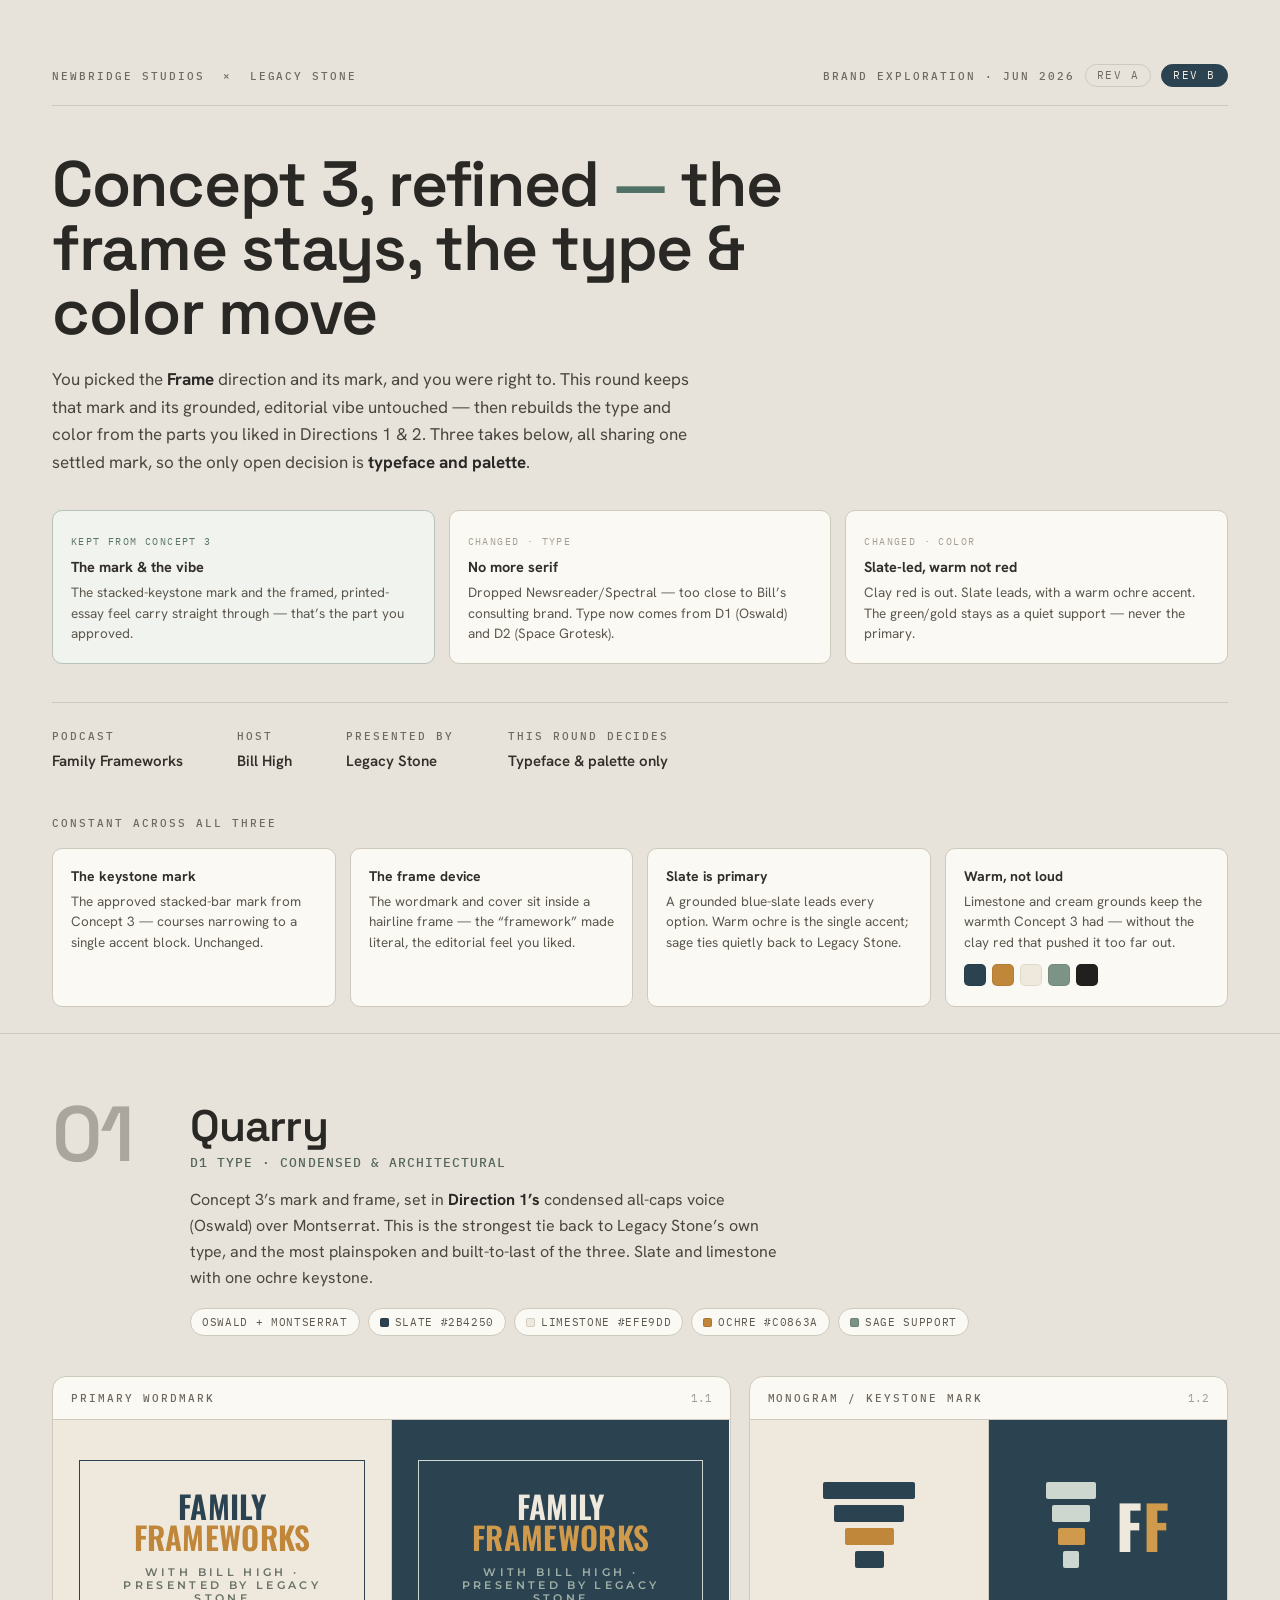
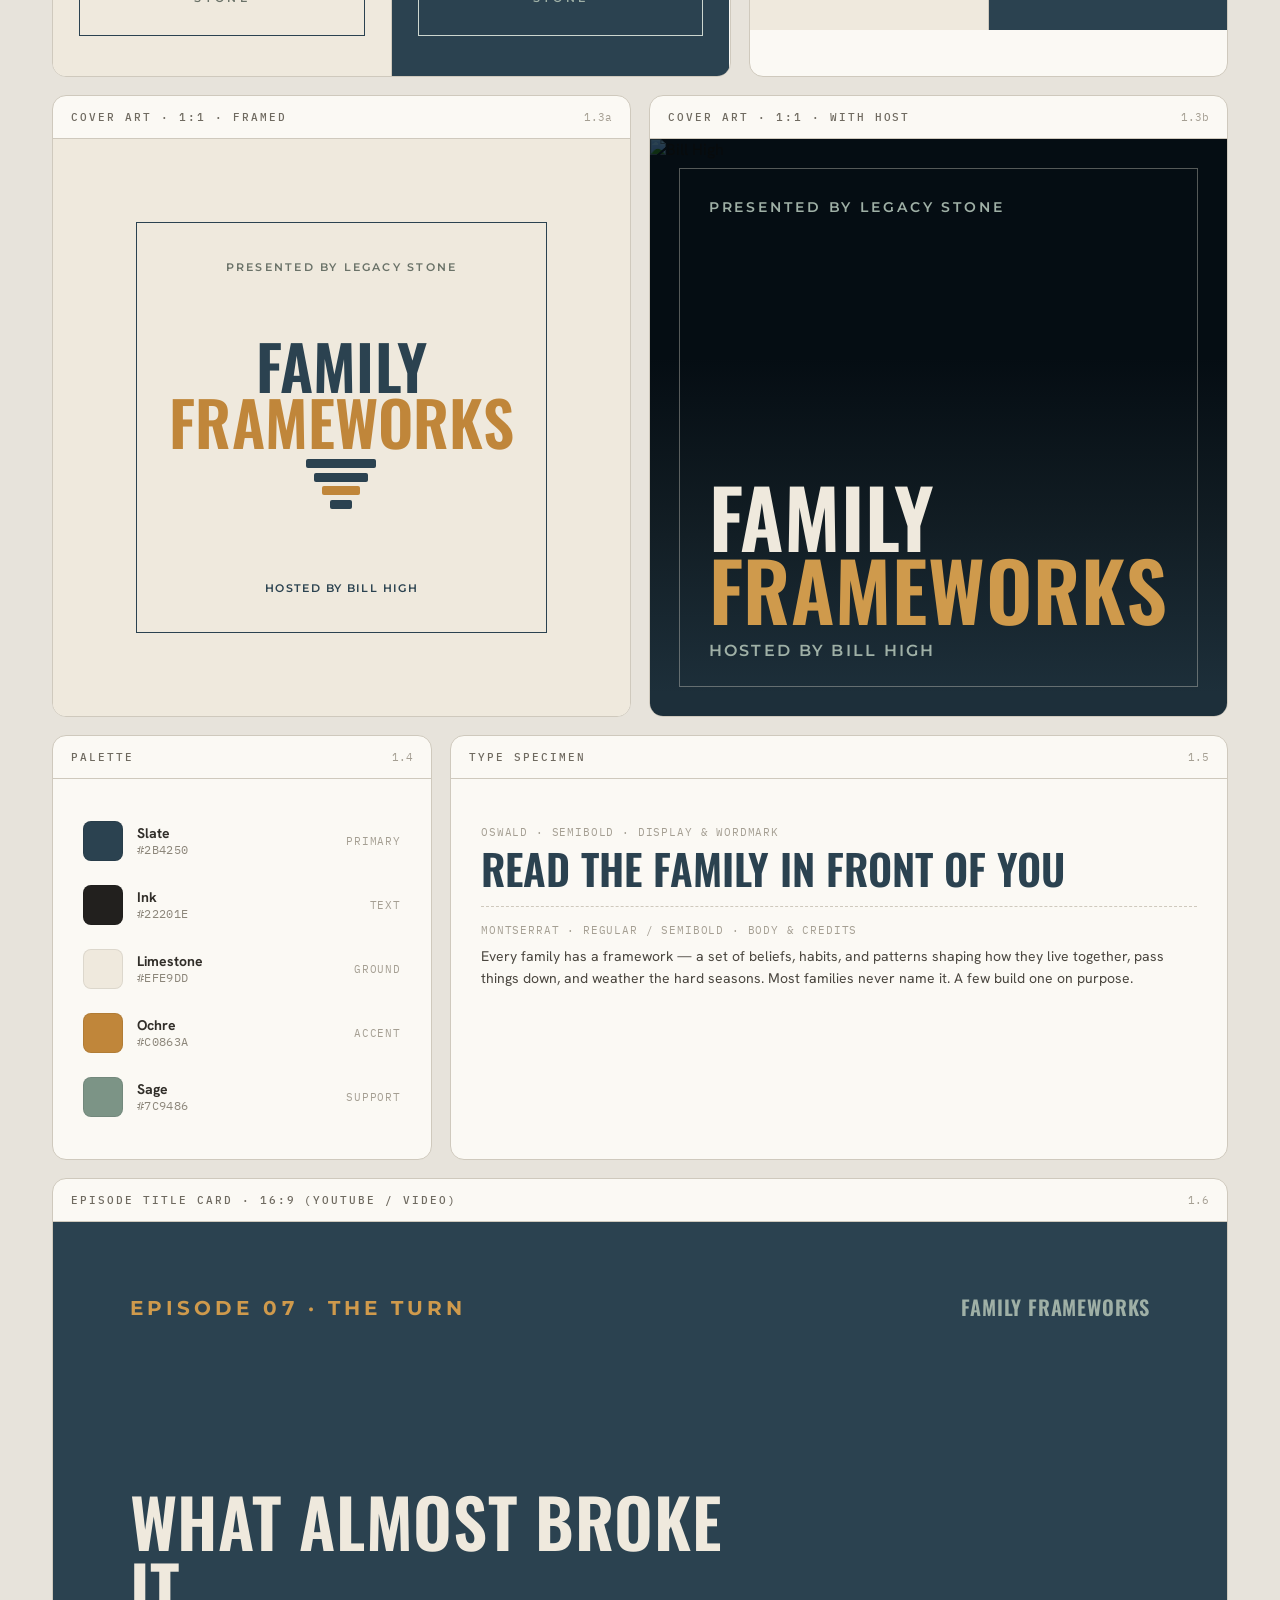
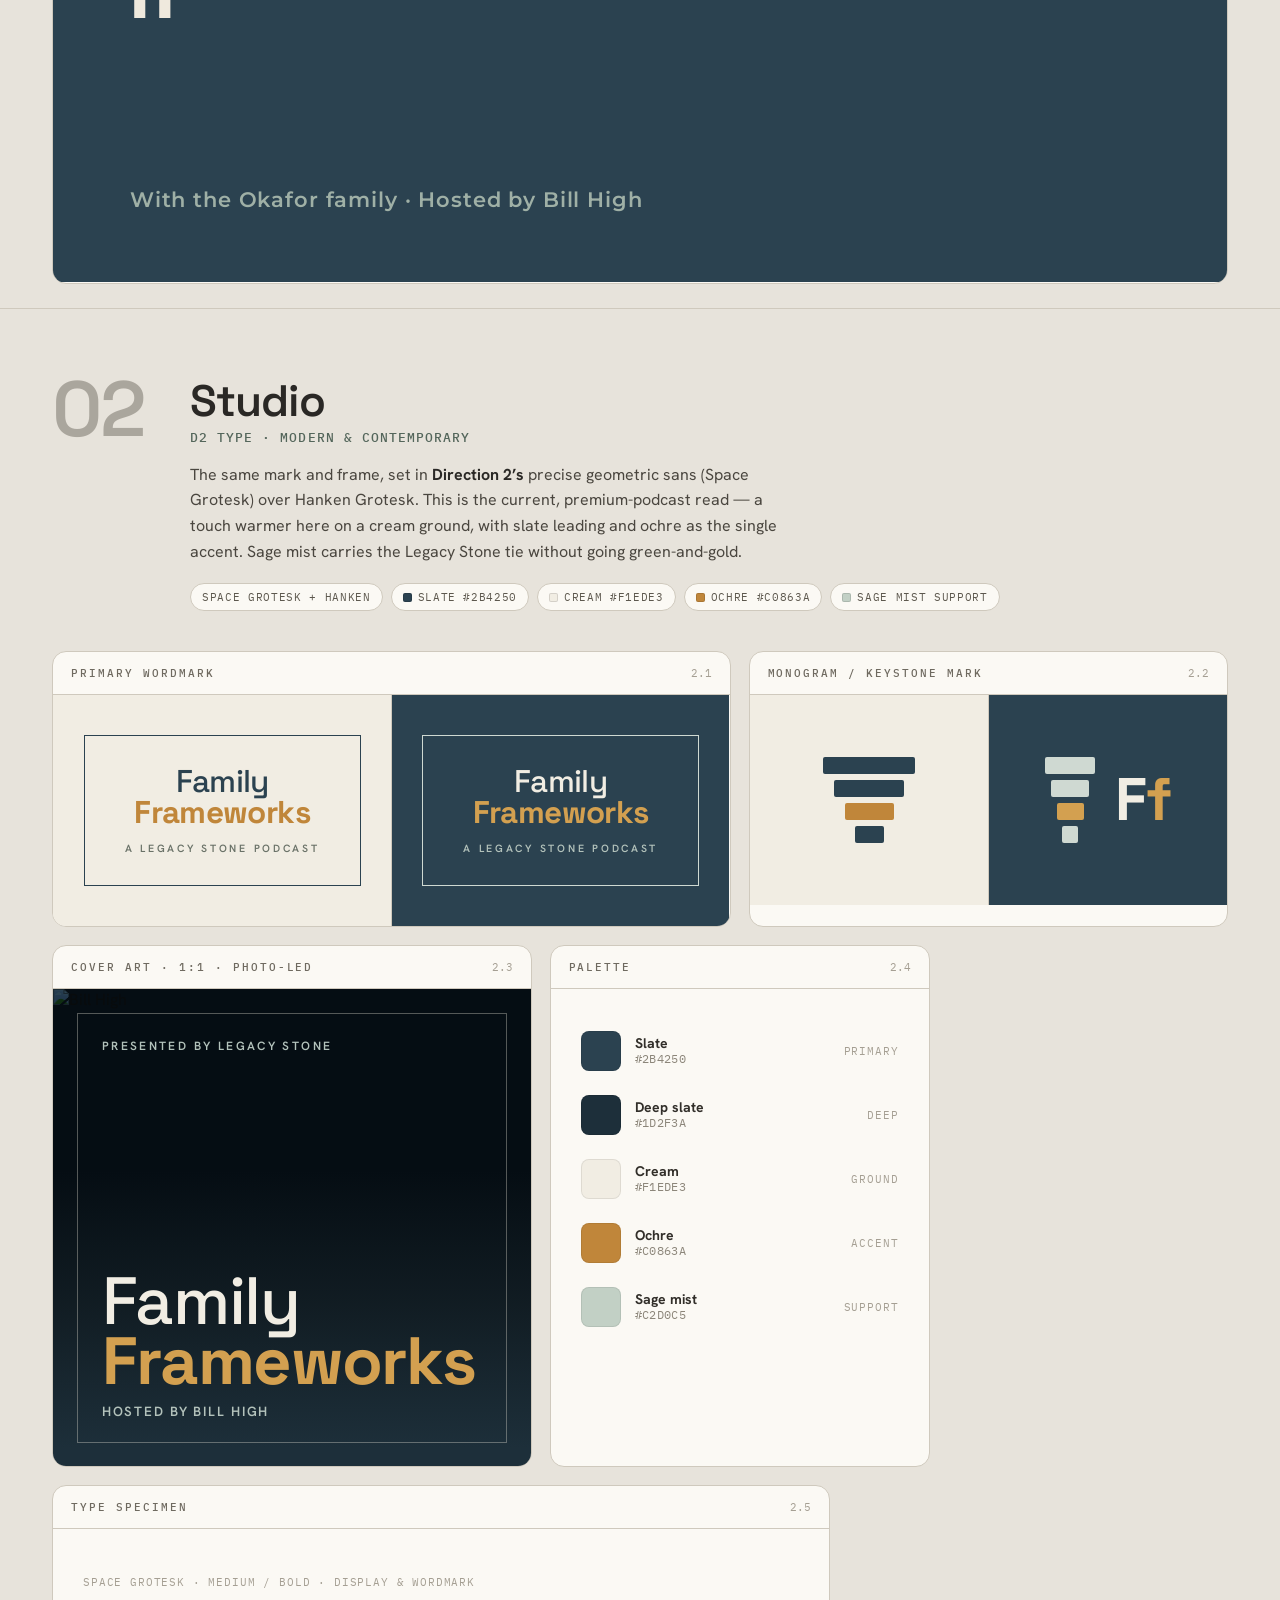
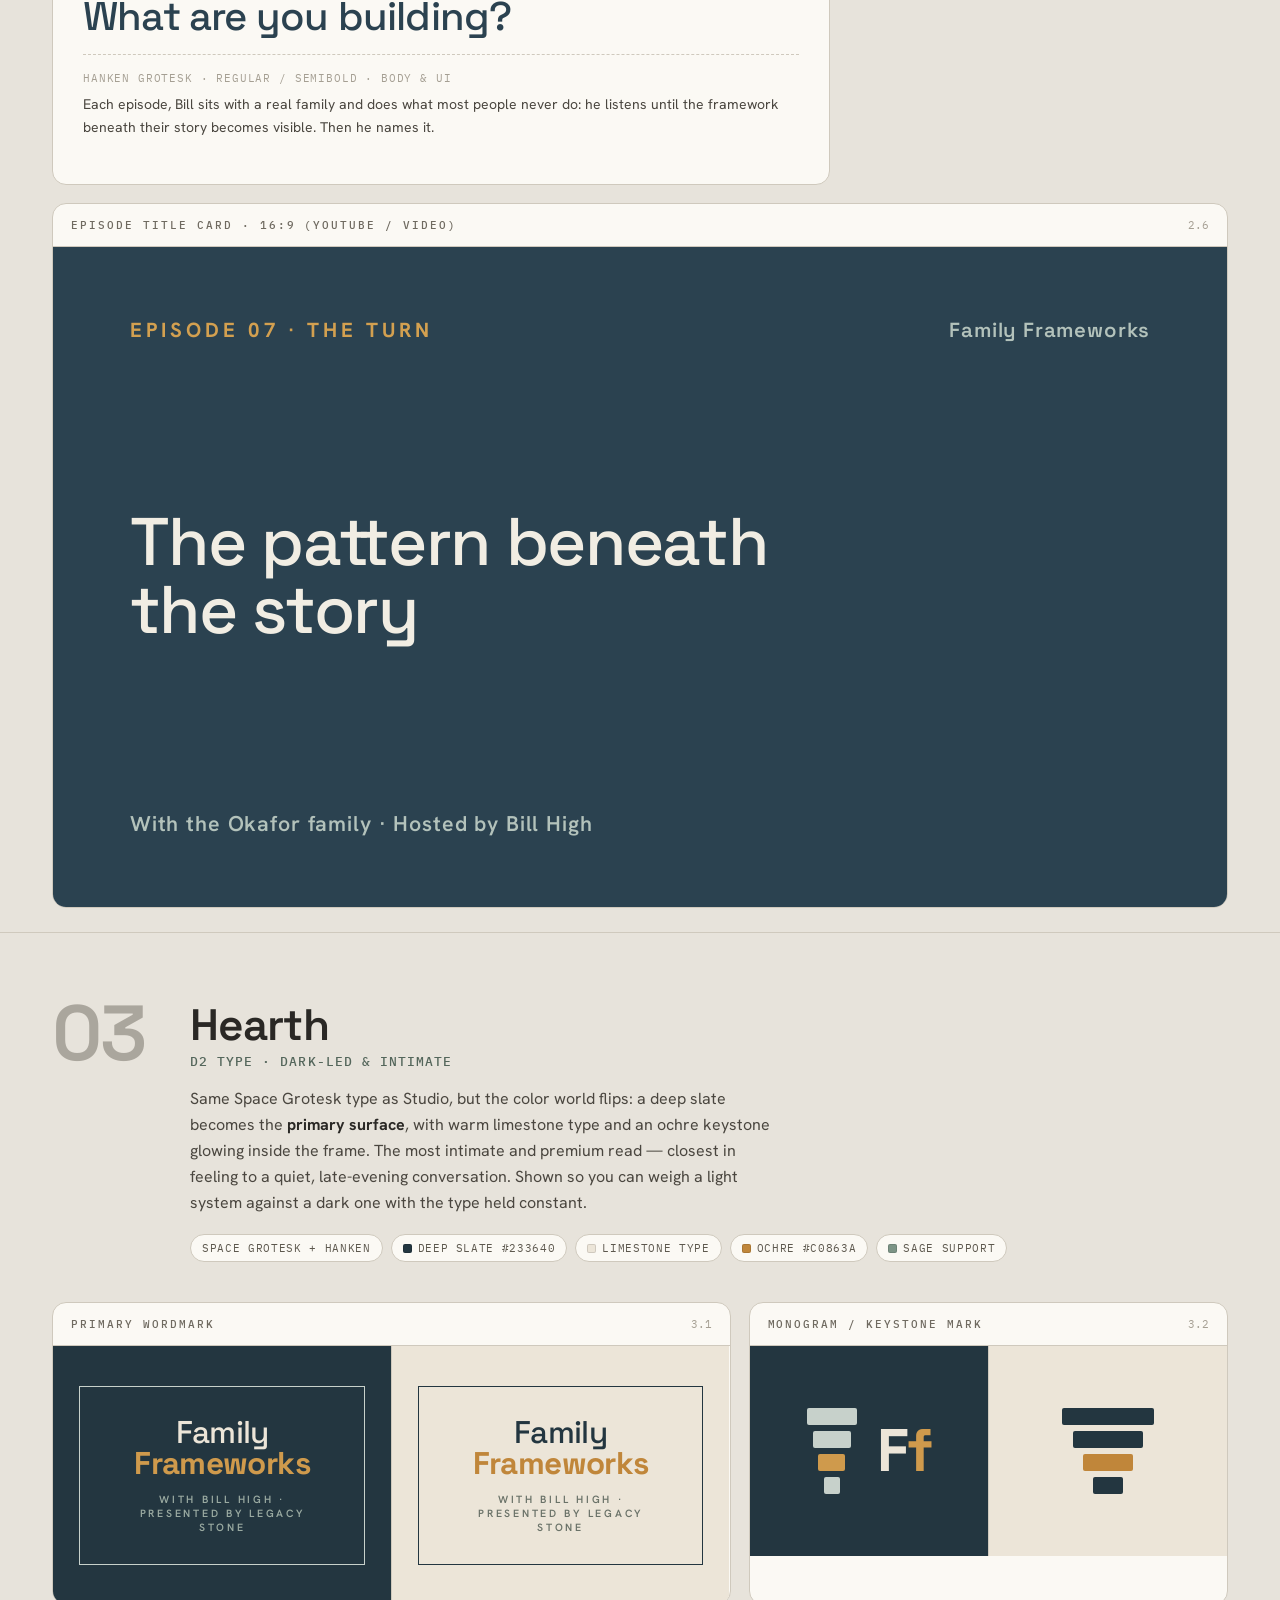
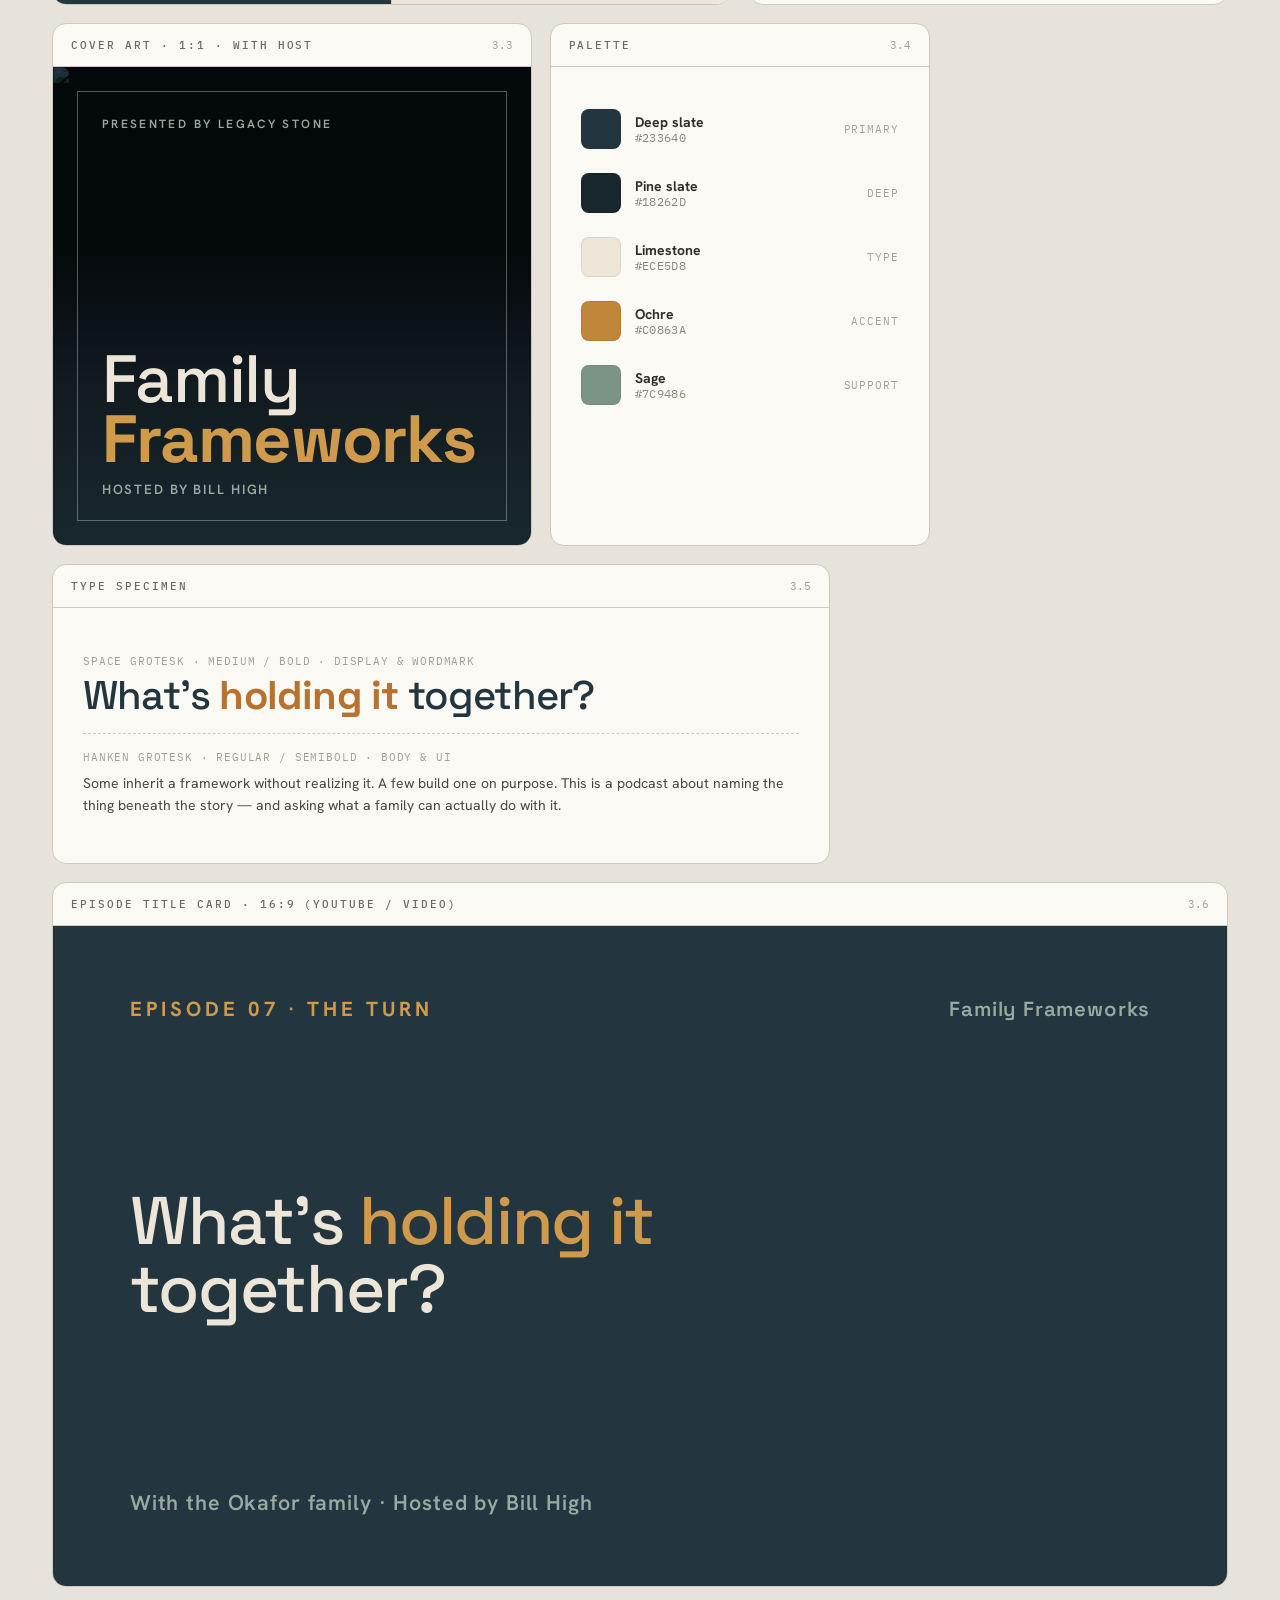
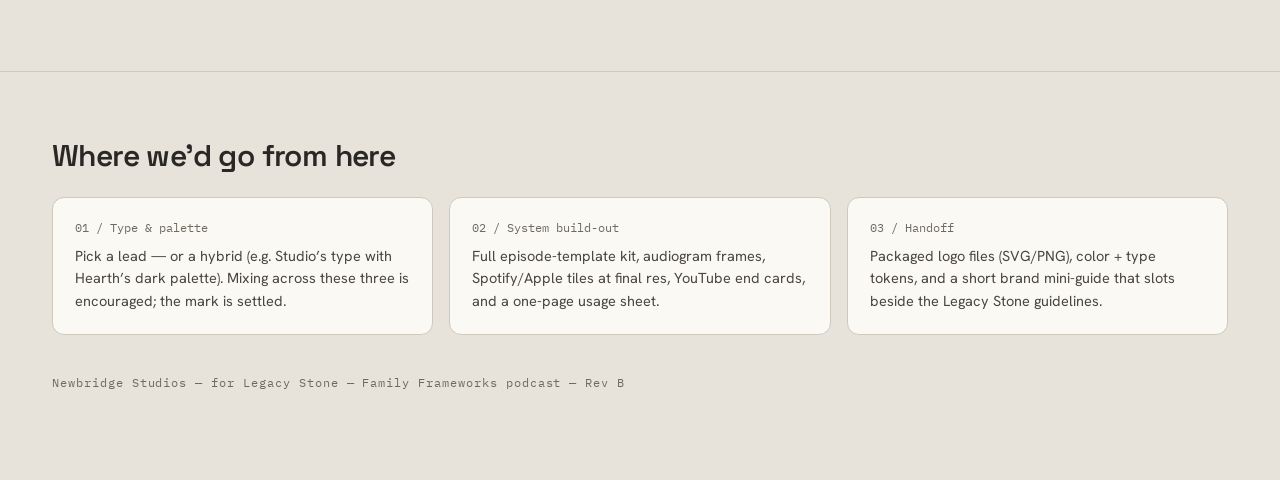
==== commit 01d9e4e0: "Add files via upload" ====
--- a/index.html
+++ b/index.html
@@ -3,30 +3,22 @@
 <head>
 <meta charset="UTF-8" />
 <meta name="viewport" content="width=device-width, initial-scale=1.0" />
-<title>Family Frameworks — Brand Directions</title>
-<link rel="stylesheet" href="styles.css" />
+<title>Family Frameworks — Brand Directions · Rev B</title>
+<link rel="stylesheet" href="styles-revb.css" />
 </head>
 <body>
 
 <template id="__bundler_thumbnail">
   <svg viewBox="0 0 100 100" xmlns="http://www.w3.org/2000/svg">
-    <rect width="100" height="100" fill="#102b24" />
-    <rect x="38" y="34" width="24" height="16" rx="2" fill="#efeae0" />
-    <text x="50" y="68" font-family="Georgia, serif" font-size="15" fill="#efeae0" text-anchor="middle" letter-spacing="1">FF</text>
+    <rect width="100" height="100" fill="#2b4250" />
+    <g transform="translate(34,30)">
+      <rect x="0" y="0" width="34" height="6" rx="1.5" fill="#efe9dd" />
+      <rect x="0" y="10" width="26" height="6" rx="1.5" fill="#efe9dd" />
+      <rect x="0" y="20" width="18" height="6" rx="1.5" fill="#c0863a" />
+      <rect x="0" y="30" width="11" height="6" rx="1.5" fill="#efe9dd" />
+    </g>
   </svg>
 </template>
-
-<!-- duotone filter for photo covers: shadows -> pine, highlights -> cream -->
-<svg width="0" height="0" style="position:absolute" aria-hidden="true">
-  <filter id="ff-duo" color-interpolation-filters="sRGB">
-    <feColorMatrix type="matrix" values="0.33 0.34 0.33 0 0  0.33 0.34 0.33 0 0  0.33 0.34 0.33 0 0  0 0 0 1 0" />
-    <feComponentTransfer>
-      <feFuncR tableValues="0.063 0.937" />
-      <feFuncG tableValues="0.169 0.918" />
-      <feFuncB tableValues="0.141 0.878" />
-    </feComponentTransfer>
-  </filter>
-</svg>
 
 <!-- ============================================================
      MASTHEAD
@@ -35,17 +27,40 @@
   <div class="wrap">
     <div class="topbar">
       <span class="label">Newbridge Studios &nbsp;×&nbsp; Legacy Stone</span>
-      <span class="label">Brand Exploration · Rev A · Jun 2026</span>
-    </div>
-
-    <h1>Family Frameworks <em>&mdash;</em> three directions for the podcast identity</h1>
+      <nav class="revswitch" aria-label="Revision">
+        <span class="label rs-cap">Brand Exploration · Jun 2026</span>
+        <a href="rev-a.html">Rev A</a>
+        <a href="index.html" class="is-current" aria-current="page">Rev B</a>
+      </nav>
+    </div>
+
+    <h1>Concept 3, refined <em>—</em> the frame stays, the type &amp; color move</h1>
 
     <p class="sub">
-      A podcast about reading the family in front of you. Three wordmark &amp; brand systems below,
-      each built on one shared idea drawn straight from Legacy Stone&rsquo;s own language &mdash;
-      <em>Build a Foundation &amp; Framework</em>. Every option carries a recurring &ldquo;keystone block&rdquo;
-      mark and Legacy Stone&rsquo;s grounded, natural-toned DNA, but each claims its own type, palette and voice.
+      You picked the <strong>Frame</strong> direction and its mark, and you were right to. This round keeps that
+      mark and its grounded, editorial vibe untouched &mdash; then rebuilds the type and color from the parts you
+      liked in Directions 1 &amp; 2. Three takes below, all sharing one settled mark, so the only open decision
+      is <strong>typeface and palette</strong>.
     </p>
+
+    <!-- what changed, in response to feedback -->
+    <div class="brief">
+      <div class="b-item keep">
+        <span class="tag">Kept from Concept 3</span>
+        <h4>The mark &amp; the vibe</h4>
+        <p>The stacked-keystone mark and the framed, printed-essay feel carry straight through — that&rsquo;s the part you approved.</p>
+      </div>
+      <div class="b-item">
+        <span class="tag">Changed · Type</span>
+        <h4>No more serif</h4>
+        <p>Dropped Newsreader/Spectral — too close to Bill&rsquo;s consulting brand. Type now comes from D1 (Oswald) and D2 (Space Grotesk).</p>
+      </div>
+      <div class="b-item">
+        <span class="tag">Changed · Color</span>
+        <h4>Slate-led, warm not red</h4>
+        <p>Clay red is out. Slate leads, with a warm ochre accent. The green/gold stays as a quiet support — never the primary.</p>
+      </div>
+    </div>
 
     <div class="meta-row">
       <div>
@@ -61,36 +76,36 @@
         <span class="val">Legacy Stone</span>
       </div>
       <div>
-        <span class="label">Deliverables / option</span>
-        <span class="val">Wordmark · Monogram · 1:1 Cover · Palette &amp; Type · Episode card</span>
+        <span class="label">This round decides</span>
+        <span class="val">Typeface &amp; palette only</span>
       </div>
     </div>
 
     <!-- shared DNA -->
     <div class="dna">
-      <span class="label">What every option shares</span>
+      <span class="label">Constant across all three</span>
       <div class="dna-grid">
         <div class="dna-item">
-          <h4>The keystone block</h4>
-          <p>A single mark built from stacked stone courses, with one block in the accent color &mdash; the &ldquo;framework&rdquo; made visible.</p>
+          <h4>The keystone mark</h4>
+          <p>The approved stacked-bar mark from Concept 3 — courses narrowing to a single accent block. Unchanged.</p>
         </div>
         <div class="dna-item">
-          <h4>Grounded, natural tone</h4>
-          <p>Muted, earthy palettes that sit beside Legacy Stone without copying it &mdash; nothing flashy, nothing loud.</p>
+          <h4>The frame device</h4>
+          <p>The wordmark and cover sit inside a hairline frame — the &ldquo;framework&rdquo; made literal, the editorial feel you liked.</p>
         </div>
         <div class="dna-item">
-          <h4>Compassionate expertise</h4>
-          <p>Confident and structural, but warm. Authority you can lean into, never aggressive or excitable.</p>
+          <h4>Slate is primary</h4>
+          <p>A grounded blue-slate leads every option. Warm ochre is the single accent; sage ties quietly back to Legacy Stone.</p>
         </div>
         <div class="dna-item">
-          <h4>Built to scale</h4>
-          <p>Reads at a 60px Spotify tile, a YouTube thumbnail, and an email header. Wordmark, monogram and motif all flex.</p>
+          <h4>Warm, not loud</h4>
+          <p>Limestone and cream grounds keep the warmth Concept 3 had — without the clay red that pushed it too far out.</p>
           <div class="dna-swatches">
-            <span style="background:#749084"></span>
-            <span style="background:#3E5A6B"></span>
-            <span style="background:#826C59"></span>
-            <span style="background:#F8D482"></span>
-            <span style="background:#3b3a39"></span>
+            <span style="background:#2b4250"></span>
+            <span style="background:#c0863a"></span>
+            <span style="background:#efe9dd"></span>
+            <span style="background:#7c9486"></span>
+            <span style="background:#22201e"></span>
           </div>
         </div>
       </div>
@@ -99,27 +114,26 @@
 </header>
 
 <!-- ============================================================
-     DIRECTION 01 — FOUNDATION
+     DIRECTION 01 — QUARRY
      ============================================================ -->
-<section class="direction d1">
+<section class="direction rb1">
   <div class="wrap">
     <div class="dir-head">
       <div class="dir-index">01</div>
       <div>
-        <h2>Foundation</h2>
-        <div class="dir-tag">CLOSE COUSIN · GROUNDED &amp; ARCHITECTURAL</div>
+        <h2>Quarry</h2>
+        <div class="dir-tag">D1 TYPE · CONDENSED &amp; ARCHITECTURAL</div>
         <p class="dir-desc">
-          The most direct heir to Legacy Stone. It keeps the parent brand&rsquo;s condensed,
-          all-caps voice (Oswald) and pairs it with a literal masonry mark &mdash; two words stacked
-          like courses of stone, one set in ochre. Solid, plainspoken, built-to-last. The safest bridge
-          if the client wants the lineage read instantly.
+          Concept 3&rsquo;s mark and frame, set in <strong>Direction 1&rsquo;s</strong> condensed all-caps voice
+          (Oswald) over Montserrat. This is the strongest tie back to Legacy Stone&rsquo;s own type, and the most
+          plainspoken and built-to-last of the three. Slate and limestone with one ochre keystone.
         </p>
         <div class="dir-chips">
           <span class="chip">Oswald + Montserrat</span>
-          <span class="chip">Slate #2B4250</span>
-          <span class="chip">Limestone #EFE9DD</span>
-          <span class="chip">Ochre #C0863A</span>
-          <span class="chip">Stacked masonry</span>
+          <span class="chip"><span class="sw-c" style="background:#2b4250"></span>Slate #2B4250</span>
+          <span class="chip"><span class="sw-c" style="background:#efe9dd"></span>Limestone #EFE9DD</span>
+          <span class="chip"><span class="sw-c" style="background:#c0863a"></span>Ochre #C0863A</span>
+          <span class="chip"><span class="sw-c" style="background:#7c9486"></span>Sage support</span>
         </div>
       </div>
     </div>
@@ -130,17 +144,15 @@
         <div class="card-label"><span class="label">Primary wordmark</span><span class="num">1.1</span></div>
         <div class="split">
           <div class="stage stage--light">
-            <div class="fnd-wm">
-              <div class="stack"><span class="l1">Family</span><span class="l2">Frameworks</span></div>
-              <div class="rule"></div>
-              <div class="credit">With Bill High · Presented by Legacy Stone</div>
+            <div class="rb-wm">
+              <div class="kw"><span class="one">Family</span><span class="two">Frameworks</span></div>
+              <div class="sub">With Bill High · Presented by Legacy Stone</div>
             </div>
           </div>
           <div class="stage stage--dark">
-            <div class="fnd-wm">
-              <div class="stack"><span class="l1">Family</span><span class="l2">Frameworks</span></div>
-              <div class="rule"></div>
-              <div class="credit">With Bill High · Presented by Legacy Stone</div>
+            <div class="rb-wm">
+              <div class="kw"><span class="one">Family</span><span class="two">Frameworks</span></div>
+              <div class="sub">With Bill High · Presented by Legacy Stone</div>
             </div>
           </div>
         </div>
@@ -151,69 +163,45 @@
         <div class="card-label"><span class="label">Monogram / keystone mark</span><span class="num">1.2</span></div>
         <div class="split">
           <div class="stage stage--light">
-            <div class="mark-mason">
-              <div class="course" style="grid-template-columns:2fr 1fr"><div class="b"></div><div class="b"></div></div>
-              <div class="course" style="grid-template-columns:1fr 2fr"><div class="b key"></div><div class="b"></div></div>
-              <div class="course" style="grid-template-columns:1.3fr 1fr 1fr"><div class="b"></div><div class="b"></div><div class="b"></div></div>
-              <div class="course" style="grid-template-columns:1fr 1.7fr"><div class="b"></div><div class="b"></div></div>
-            </div>
+            <div class="mark-stack"><div class="bar w1"></div><div class="bar w2"></div><div class="bar w3"></div><div class="bar w4"></div></div>
           </div>
           <div class="stage stage--dark">
             <div class="mark-lockup">
-              <div class="mark-mason" style="width:54px">
-                <div class="course" style="grid-template-columns:2fr 1fr"><div class="b"></div><div class="b"></div></div>
-                <div class="course" style="grid-template-columns:1fr 2fr"><div class="b key"></div><div class="b"></div></div>
-                <div class="course" style="grid-template-columns:1.3fr 1fr 1fr"><div class="b"></div><div class="b"></div><div class="b"></div></div>
-              </div>
-              <span class="mono-ff">FF</span>
-            </div>
-          </div>
-        </div>
-      </div>
-
-      <!-- cover : typographic -->
+              <div class="mark-stack" style="width:50px"><div class="bar w1"></div><div class="bar w2"></div><div class="bar w3"></div><div class="bar w4"></div></div>
+              <span class="ff">F<em>F</em></span>
+            </div>
+          </div>
+        </div>
+      </div>
+
+      <!-- cover typographic -->
       <div class="card col-6 flush">
-        <div class="card-label"><span class="label">Cover art · 1:1 · typographic</span><span class="num">1.3a</span></div>
-        <div class="cover cv-fnd">
-          <div class="top">
+        <div class="card-label"><span class="label">Cover art · 1:1 · framed</span><span class="num">1.3a</span></div>
+        <div class="cover cv-frame">
+          <div class="innerframe">
             <span class="pres">Presented by Legacy Stone</span>
-            <div class="mark-mason" style="width:38px">
-              <div class="course" style="grid-template-columns:2fr 1fr"><div class="b"></div><div class="b"></div></div>
-              <div class="course" style="grid-template-columns:1fr 2fr"><div class="b key"></div><div class="b"></div></div>
-              <div class="course" style="grid-template-columns:1.3fr 1fr 1fr"><div class="b"></div><div class="b"></div><div class="b"></div></div>
-            </div>
-          </div>
-          <div>
-            <div class="title"><span class="a">Family</span><span class="b">Frameworks</span></div>
-            <div class="mason-row">
-              <span style="width:46px"></span><span class="key" style="width:22px"></span><span style="width:34px"></span><span style="width:16px"></span>
-            </div>
-          </div>
-          <div class="host">Hosted by Bill High</div>
-        </div>
-      </div>
-
-      <!-- cover : with host photo -->
+            <div>
+              <div class="ctitle"><span class="a">Family</span><span class="b">Frameworks</span></div>
+              <div class="barmark"><span style="width:70px"></span><span style="width:54px"></span><span class="key" style="width:38px"></span><span style="width:22px"></span></div>
+            </div>
+            <span class="host">Hosted by Bill High</span>
+          </div>
+        </div>
+      </div>
+
+      <!-- cover photo -->
       <div class="card col-6 flush">
         <div class="card-label"><span class="label">Cover art · 1:1 · with host</span><span class="num">1.3b</span></div>
-        <div class="cover cv-fnd-photo">
+        <div class="cover cv-photo">
           <img class="photo" src="assets/bill-high.jpg" alt="Bill High" />
+          <div class="tint"></div>
           <div class="grad"></div>
           <div class="content">
-            <div class="top">
+            <div class="innerframe">
               <span class="pres">Presented by Legacy Stone</span>
-              <div class="mark-mason" style="width:38px">
-                <div class="course" style="grid-template-columns:2fr 1fr"><div class="b"></div><div class="b"></div></div>
-                <div class="course" style="grid-template-columns:1fr 2fr"><div class="b key"></div><div class="b"></div></div>
-                <div class="course" style="grid-template-columns:1.3fr 1fr 1fr"><div class="b"></div><div class="b"></div><div class="b"></div></div>
+              <div class="ff"><span class="one">Family</span><span class="two">Frameworks</span>
+                <div class="host">Hosted by Bill High</div>
               </div>
-            </div>
-            <div class="lower">
-              <div class="title"><span class="a">Family</span><span class="b">Frameworks</span></div>
-              <div class="mason-row">
-                <span style="width: 46px; line-height: 1.45; margin: 3px 0px 0px"></span><span class="key" style="width: 22px; margin: 2px 0px 0px"></span><span style="width: 34px; margin: 3px 0px 0px"></span><span style="width: 16px; margin: 3px 0px 0px"></span>
-              </div>
-              <div class="host">Hosted by Bill High</div>
             </div>
           </div>
         </div>
@@ -228,7 +216,7 @@
             <div class="sw"><span class="dot" style="background:#22201E"></span><span class="sw-meta"><span class="sw-name">Ink</span><span class="sw-hex">#22201E</span></span><span class="sw-role">Text</span></div>
             <div class="sw"><span class="dot" style="background:#EFE9DD"></span><span class="sw-meta"><span class="sw-name">Limestone</span><span class="sw-hex">#EFE9DD</span></span><span class="sw-role">Ground</span></div>
             <div class="sw"><span class="dot" style="background:#C0863A"></span><span class="sw-meta"><span class="sw-name">Ochre</span><span class="sw-hex">#C0863A</span></span><span class="sw-role">Accent</span></div>
-            <div class="sw"><span class="dot" style="background:#7C9486"></span><span class="sw-meta"><span class="sw-name">Sage</span><span class="sw-hex">#7C9486</span></span><span class="sw-role">Tie to LS</span></div>
+            <div class="sw"><span class="dot" style="background:#7C9486"></span><span class="sw-meta"><span class="sw-name">Sage</span><span class="sw-hex">#7C9486</span></span><span class="sw-role">Support</span></div>
           </div>
         </div>
       </div>
@@ -253,12 +241,12 @@
       <!-- episode card -->
       <div class="card col-12 flush">
         <div class="card-label"><span class="label">Episode title card · 16:9 (YouTube / video)</span><span class="num">1.6</span></div>
-        <div class="epi epi-fnd">
+        <div class="epi epi-card">
           <div class="ehead">
             <span class="ep-no">Episode 07 · The Turn</span>
             <span class="ep-brand">Family Frameworks</span>
           </div>
-          <div class="ep-title">What almost<br />broke it</div>
+          <div class="ep-title">What almost broke it</div>
           <span class="ep-guest">With the Okafor family · Hosted by Bill High</span>
         </div>
       </div>
@@ -267,26 +255,27 @@
 </section>
 
 <!-- ============================================================
-     DIRECTION 02 — KEYSTONE
+     DIRECTION 02 — STUDIO
      ============================================================ -->
-<section class="direction d2">
+<section class="direction rb2">
   <div class="wrap">
     <div class="dir-head">
       <div class="dir-index">02</div>
       <div>
-        <h2>Keystone</h2>
-        <div class="dir-tag">MODERN &amp; CLEAN · CONTEMPORARY PODCAST</div>
+        <h2>Studio</h2>
+        <div class="dir-tag">D2 TYPE · MODERN &amp; CONTEMPORARY</div>
         <p class="dir-desc">
-          The broadest-appeal option. A precise geometric sans (Space Grotesk) and a deep evergreen palette
-          give it a current, premium podcast feel that still reads as part of the family. The framework idea
-          becomes nested frames; the cover puts Bill front and center in a duotone portrait &mdash; the face of the show.
+          The same mark and frame, set in <strong>Direction 2&rsquo;s</strong> precise geometric sans (Space Grotesk)
+          over Hanken Grotesk. This is the current, premium-podcast read — a touch warmer here on a cream ground,
+          with slate leading and ochre as the single accent. Sage mist carries the Legacy Stone tie without going
+          green-and-gold.
         </p>
         <div class="dir-chips">
-          <span class="chip">Space Grotesk + Hanken Grotesk</span>
-          <span class="chip">Evergreen #1E4A3F</span>
-          <span class="chip">Cream #F1EDE3</span>
-          <span class="chip">Gold leaf #C79A3F</span>
-          <span class="chip">Nested frames · photo-led</span>
+          <span class="chip">Space Grotesk + Hanken</span>
+          <span class="chip"><span class="sw-c" style="background:#2b4250"></span>Slate #2B4250</span>
+          <span class="chip"><span class="sw-c" style="background:#f1ede3"></span>Cream #F1EDE3</span>
+          <span class="chip"><span class="sw-c" style="background:#c0863a"></span>Ochre #C0863A</span>
+          <span class="chip"><span class="sw-c" style="background:#c2d0c5"></span>Sage mist support</span>
         </div>
       </div>
     </div>
@@ -297,15 +286,15 @@
         <div class="card-label"><span class="label">Primary wordmark</span><span class="num">2.1</span></div>
         <div class="split">
           <div class="stage stage--light">
-            <div class="key-wm">
-              <div class="ff">Family<br /><b>Frameworks</b></div>
-              <div class="tagline">A Legacy Stone Podcast</div>
+            <div class="rb-wm">
+              <div class="kw"><span class="one">Family</span><span class="two">Frameworks</span></div>
+              <div class="sub">A Legacy Stone Podcast</div>
             </div>
           </div>
           <div class="stage stage--dark">
-            <div class="key-wm">
-              <div class="ff">Family<br /><b>Frameworks</b></div>
-              <div class="tagline">A Legacy Stone Podcast</div>
+            <div class="rb-wm">
+              <div class="kw"><span class="one">Family</span><span class="two">Frameworks</span></div>
+              <div class="sub">A Legacy Stone Podcast</div>
             </div>
           </div>
         </div>
@@ -316,30 +305,30 @@
         <div class="card-label"><span class="label">Monogram / keystone mark</span><span class="num">2.2</span></div>
         <div class="split">
           <div class="stage stage--light">
-            <div class="mark-frame"><i></i><i></i><i></i></div>
+            <div class="mark-stack"><div class="bar w1"></div><div class="bar w2"></div><div class="bar w3"></div><div class="bar w4"></div></div>
           </div>
           <div class="stage stage--dark">
-            <div class="mark-lockup-2">
-              <div class="mark-frame" style="width:54px;height:54px"><i></i><i></i><i></i></div>
-              <span class="ff2">FF</span>
-            </div>
-          </div>
-        </div>
-      </div>
-
-      <!-- cover with photo -->
+            <div class="mark-lockup">
+              <div class="mark-stack" style="width:50px"><div class="bar w1"></div><div class="bar w2"></div><div class="bar w3"></div><div class="bar w4"></div></div>
+              <span class="ff">F<em>f</em></span>
+            </div>
+          </div>
+        </div>
+      </div>
+
+      <!-- cover photo -->
       <div class="card col-5 flush">
         <div class="card-label"><span class="label">Cover art · 1:1 · photo-led</span><span class="num">2.3</span></div>
-        <div class="cover cv-key">
+        <div class="cover cv-photo">
           <img class="photo" src="assets/bill-high.jpg" alt="Bill High" />
           <div class="tint"></div>
           <div class="grad"></div>
-          <div class="framemark"><i></i><i></i><i></i></div>
           <div class="content">
-            <span class="pres">Presented by Legacy Stone</span>
-            <div class="lower">
-              <div class="ff" style="letter-spacing: -0.9px; height: 119px; line-height: 0.85">Family<br /><span class="gold">Frameworks</span></div>
-              <div class="host">Hosted by Bill High</div>
+            <div class="innerframe">
+              <span class="pres">Presented by Legacy Stone</span>
+              <div class="ff"><span class="one">Family</span><span class="two">Frameworks</span>
+                <div class="host">Hosted by Bill High</div>
+              </div>
             </div>
           </div>
         </div>
@@ -350,11 +339,11 @@
         <div class="card-label"><span class="label">Palette</span><span class="num">2.4</span></div>
         <div class="card-body">
           <div class="palette">
-            <div class="sw"><span class="dot" style="background:#1E4A3F"></span><span class="sw-meta"><span class="sw-name">Evergreen</span><span class="sw-hex">#1E4A3F</span></span><span class="sw-role">Primary</span></div>
-            <div class="sw"><span class="dot" style="background:#14342C"></span><span class="sw-meta"><span class="sw-name">Pine</span><span class="sw-hex">#14342C</span></span><span class="sw-role">Deep</span></div>
+            <div class="sw"><span class="dot" style="background:#2B4250"></span><span class="sw-meta"><span class="sw-name">Slate</span><span class="sw-hex">#2B4250</span></span><span class="sw-role">Primary</span></div>
+            <div class="sw"><span class="dot" style="background:#1D2F3A"></span><span class="sw-meta"><span class="sw-name">Deep slate</span><span class="sw-hex">#1D2F3A</span></span><span class="sw-role">Deep</span></div>
             <div class="sw"><span class="dot" style="background:#F1EDE3"></span><span class="sw-meta"><span class="sw-name">Cream</span><span class="sw-hex">#F1EDE3</span></span><span class="sw-role">Ground</span></div>
+            <div class="sw"><span class="dot" style="background:#C0863A"></span><span class="sw-meta"><span class="sw-name">Ochre</span><span class="sw-hex">#C0863A</span></span><span class="sw-role">Accent</span></div>
             <div class="sw"><span class="dot" style="background:#C2D0C5"></span><span class="sw-meta"><span class="sw-name">Sage mist</span><span class="sw-hex">#C2D0C5</span></span><span class="sw-role">Support</span></div>
-            <div class="sw"><span class="dot" style="background:#C79A3F"></span><span class="sw-meta"><span class="sw-name">Gold leaf</span><span class="sw-hex">#C79A3F</span></span><span class="sw-role">Accent</span></div>
           </div>
         </div>
       </div>
@@ -366,7 +355,7 @@
           <div class="type-spec">
             <div class="ts-row">
               <div class="ts-meta">Space Grotesk · Medium / Bold · Display &amp; wordmark</div>
-              <div class="ts-big" style="font-family:'Space Grotesk';font-weight:500;font-size:40px;color:#1E4A3F;letter-spacing:-.01em">What are you building?</div>
+              <div class="ts-big" style="font-family:'Space Grotesk';font-weight:500;font-size:40px;color:#2B4250;letter-spacing:-.02em">What are you building?</div>
             </div>
             <div class="ts-row">
               <div class="ts-meta">Hanken Grotesk · Regular / Semibold · Body &amp; UI</div>
@@ -379,7 +368,7 @@
       <!-- episode card -->
       <div class="card col-12 flush">
         <div class="card-label"><span class="label">Episode title card · 16:9 (YouTube / video)</span><span class="num">2.6</span></div>
-        <div class="epi epi-key">
+        <div class="epi epi-card">
           <div class="ehead">
             <span class="ep-no">Episode 07 · The Turn</span>
             <span class="ep-brand">Family Frameworks</span>
@@ -393,26 +382,27 @@
 </section>
 
 <!-- ============================================================
-     DIRECTION 03 — FRAME
+     DIRECTION 03 — HEARTH
      ============================================================ -->
-<section class="direction d3">
+<section class="direction rb3">
   <div class="wrap">
     <div class="dir-head">
       <div class="dir-index">03</div>
       <div>
-        <h2>Frame</h2>
-        <div class="dir-tag">SIBLING · WARM &amp; EDITORIAL</div>
+        <h2>Hearth</h2>
+        <div class="dir-tag">D2 TYPE · DARK-LED &amp; INTIMATE</div>
         <p class="dir-desc">
-          The most distinct of the three. A literary, high-contrast serif (Newsreader) and a warm clay-and-taupe
-          palette give the show a pastoral, almost printed-essay quality &mdash; intimate conversations, set in type
-          you&rsquo;d find in a good book. The keystone becomes a quiet stacked-bar mark; the wordmark sits inside its own frame.
+          Same Space Grotesk type as Studio, but the color world flips: a deep slate becomes the
+          <strong>primary surface</strong>, with warm limestone type and an ochre keystone glowing inside the frame.
+          The most intimate and premium read — closest in feeling to a quiet, late-evening conversation. Shown so you
+          can weigh a light system against a dark one with the type held constant.
         </p>
         <div class="dir-chips">
-          <span class="chip">Newsreader + Spectral</span>
-          <span class="chip">Deep teal #2C4A45</span>
-          <span class="chip">Clay #A85A3C</span>
-          <span class="chip">Warm taupe #CBBBA4</span>
-          <span class="chip">Framed · editorial</span>
+          <span class="chip">Space Grotesk + Hanken</span>
+          <span class="chip"><span class="sw-c" style="background:#233640"></span>Deep slate #233640</span>
+          <span class="chip"><span class="sw-c" style="background:#ece5d8"></span>Limestone type</span>
+          <span class="chip"><span class="sw-c" style="background:#c0863a"></span>Ochre #C0863A</span>
+          <span class="chip"><span class="sw-c" style="background:#7c9486"></span>Sage support</span>
         </div>
       </div>
     </div>
@@ -422,16 +412,16 @@
       <div class="card col-7 flush">
         <div class="card-label"><span class="label">Primary wordmark</span><span class="num">3.1</span></div>
         <div class="split">
+          <div class="stage stage--dark">
+            <div class="rb-wm">
+              <div class="kw"><span class="one">Family</span><span class="two">Frameworks</span></div>
+              <div class="sub">With Bill High · Presented by Legacy Stone</div>
+            </div>
+          </div>
           <div class="stage stage--light">
-            <div class="frm-wm">
-              <div class="kw">Family <em>Frameworks</em></div>
-              <div class="sub">with Bill High · presented by Legacy Stone</div>
-            </div>
-          </div>
-          <div class="stage stage--dark">
-            <div class="frm-wm">
-              <div class="kw">Family <em>Frameworks</em></div>
-              <div class="sub">with Bill High · presented by Legacy Stone</div>
+            <div class="rb-wm">
+              <div class="kw"><span class="one">Family</span><span class="two">Frameworks</span></div>
+              <div class="sub">With Bill High · Presented by Legacy Stone</div>
             </div>
           </div>
         </div>
@@ -441,35 +431,32 @@
       <div class="card col-5 flush">
         <div class="card-label"><span class="label">Monogram / keystone mark</span><span class="num">3.2</span></div>
         <div class="split">
+          <div class="stage stage--dark">
+            <div class="mark-lockup">
+              <div class="mark-stack" style="width:50px"><div class="bar w1"></div><div class="bar w2"></div><div class="bar w3"></div><div class="bar w4"></div></div>
+              <span class="ff">F<em>f</em></span>
+            </div>
+          </div>
           <div class="stage stage--light">
-            <div class="mark-stack">
-              <div class="bar w1"></div><div class="bar w2"></div><div class="bar w3"></div><div class="bar w4"></div>
-            </div>
-          </div>
-          <div class="stage stage--dark">
-            <div class="mark-lockup-3">
-              <div class="mark-stack" style="width:48px">
-                <div class="bar w1"></div><div class="bar w2"></div><div class="bar w3"></div><div class="bar w4"></div>
-              </div>
-              <span class="ff3">F<em>f</em></span>
-            </div>
+            <div class="mark-stack"><div class="bar w1"></div><div class="bar w2"></div><div class="bar w3"></div><div class="bar w4"></div></div>
           </div>
         </div>
       </div>
 
       <!-- cover -->
       <div class="card col-5 flush">
-        <div class="card-label"><span class="label">Cover art · 1:1</span><span class="num">3.3</span></div>
-        <div class="cover cv-frm">
-          <div class="innerframe">
-            <span class="pres">presented by Legacy Stone</span>
-            <div>
-              <div class="ctitle"><span class="a">Family</span><span class="b">Frameworks</span></div>
-              <div class="barmark">
-                <span style="width:70px"></span><span style="width:54px"></span><span class="key" style="width:38px"></span><span style="width:22px"></span>
+        <div class="card-label"><span class="label">Cover art · 1:1 · with host</span><span class="num">3.3</span></div>
+        <div class="cover cv-photo">
+          <img class="photo" src="assets/bill-high.jpg" alt="Bill High" />
+          <div class="tint"></div>
+          <div class="grad"></div>
+          <div class="content">
+            <div class="innerframe">
+              <span class="pres">Presented by Legacy Stone</span>
+              <div class="ff"><span class="one">Family</span><span class="two">Frameworks</span>
+                <div class="host">Hosted by Bill High</div>
               </div>
             </div>
-            <span class="host">Hosted by Bill High</span>
           </div>
         </div>
       </div>
@@ -479,11 +466,11 @@
         <div class="card-label"><span class="label">Palette</span><span class="num">3.4</span></div>
         <div class="card-body">
           <div class="palette">
-            <div class="sw"><span class="dot" style="background:#2C4A45"></span><span class="sw-meta"><span class="sw-name">Deep teal</span><span class="sw-hex">#2C4A45</span></span><span class="sw-role">Primary</span></div>
-            <div class="sw"><span class="dot" style="background:#26201B"></span><span class="sw-meta"><span class="sw-name">Bark</span><span class="sw-hex">#26201B</span></span><span class="sw-role">Text</span></div>
-            <div class="sw"><span class="dot" style="background:#F3EEE4"></span><span class="sw-meta"><span class="sw-name">Cream</span><span class="sw-hex">#F3EEE4</span></span><span class="sw-role">Ground</span></div>
-            <div class="sw"><span class="dot" style="background:#CBBBA4"></span><span class="sw-meta"><span class="sw-name">Warm taupe</span><span class="sw-hex">#CBBBA4</span></span><span class="sw-role">Support</span></div>
-            <div class="sw"><span class="dot" style="background:#A85A3C"></span><span class="sw-meta"><span class="sw-name">Clay</span><span class="sw-hex">#A85A3C</span></span><span class="sw-role">Accent</span></div>
+            <div class="sw"><span class="dot" style="background:#233640"></span><span class="sw-meta"><span class="sw-name">Deep slate</span><span class="sw-hex">#233640</span></span><span class="sw-role">Primary</span></div>
+            <div class="sw"><span class="dot" style="background:#18262D"></span><span class="sw-meta"><span class="sw-name">Pine slate</span><span class="sw-hex">#18262D</span></span><span class="sw-role">Deep</span></div>
+            <div class="sw"><span class="dot" style="background:#ECE5D8"></span><span class="sw-meta"><span class="sw-name">Limestone</span><span class="sw-hex">#ECE5D8</span></span><span class="sw-role">Type</span></div>
+            <div class="sw"><span class="dot" style="background:#C0863A"></span><span class="sw-meta"><span class="sw-name">Ochre</span><span class="sw-hex">#C0863A</span></span><span class="sw-role">Accent</span></div>
+            <div class="sw"><span class="dot" style="background:#7C9486"></span><span class="sw-meta"><span class="sw-name">Sage</span><span class="sw-hex">#7C9486</span></span><span class="sw-role">Support</span></div>
           </div>
         </div>
       </div>
@@ -494,12 +481,12 @@
         <div class="card-body">
           <div class="type-spec">
             <div class="ts-row">
-              <div class="ts-meta">Newsreader · Medium / Italic · Display &amp; wordmark</div>
-              <div class="ts-big" style="font-family:'Newsreader';font-weight:500;font-size:42px;color:#2C4A45">What&rsquo;s <em style="font-style:italic;color:#A85A3C">holding it</em> together?</div>
+              <div class="ts-meta">Space Grotesk · Medium / Bold · Display &amp; wordmark</div>
+              <div class="ts-big" style="font-family:'Space Grotesk';font-weight:500;font-size:40px;color:#233640;letter-spacing:-.02em">What&rsquo;s <span style="color:#b9712f;font-weight:700">holding it</span> together?</div>
             </div>
             <div class="ts-row">
-              <div class="ts-meta">Spectral · Regular / Italic · Body &amp; captions</div>
-              <p class="ts-para" style="font-family:'Spectral',serif;font-size:15px">Some inherit a framework without realizing it. A few build one on purpose. This is a podcast about naming the thing beneath the story — and asking what a family can actually do with it.</p>
+              <div class="ts-meta">Hanken Grotesk · Regular / Semibold · Body &amp; UI</div>
+              <p class="ts-para">Some inherit a framework without realizing it. A few build one on purpose. This is a podcast about naming the thing beneath the story — and asking what a family can actually do with it.</p>
             </div>
           </div>
         </div>
@@ -508,13 +495,13 @@
       <!-- episode card -->
       <div class="card col-12 flush">
         <div class="card-label"><span class="label">Episode title card · 16:9 (YouTube / video)</span><span class="num">3.6</span></div>
-        <div class="epi epi-frm">
+        <div class="epi epi-card">
           <div class="ehead">
             <span class="ep-no">Episode 07 · The Turn</span>
             <span class="ep-brand">Family Frameworks</span>
           </div>
           <div class="ep-title">What&rsquo;s <em>holding it</em> together?</div>
-          <span class="ep-guest">with the Okafor family · hosted by Bill High</span>
+          <span class="ep-guest">With the Okafor family · Hosted by Bill High</span>
         </div>
       </div>
     </div>
@@ -529,8 +516,8 @@
     <h3>Where we&rsquo;d go from here</h3>
     <div class="steps">
       <div class="step">
-        <div class="n">01 / Direction</div>
-        <p>Client picks a lead direction (or a hybrid — e.g. Keystone&rsquo;s palette with Foundation&rsquo;s mark). We refine the single chosen wordmark to final.</p>
+        <div class="n">01 / Type &amp; palette</div>
+        <p>Pick a lead — or a hybrid (e.g. Studio&rsquo;s type with Hearth&rsquo;s dark palette). Mixing across these three is encouraged; the mark is settled.</p>
       </div>
       <div class="step">
         <div class="n">02 / System build-out</div>
@@ -541,7 +528,7 @@
         <p>Packaged logo files (SVG/PNG), color + type tokens, and a short brand mini-guide that slots beside the Legacy Stone guidelines.</p>
       </div>
     </div>
-    <div class="sign">Newbridge Studios — for Legacy Stone — Family Frameworks podcast — Rev A</div>
+    <div class="sign">Newbridge Studios — for Legacy Stone — Family Frameworks podcast — Rev B</div>
   </div>
 </footer>
 
--- a/styles-revb.css
+++ b/styles-revb.css
@@ -0,0 +1,360 @@
+/* ============================================================
+   FAMILY FRAMEWORKS — Brand Directions · Rev B
+   Concept 3 (Frame) refined: mark + vibe kept, type & color
+   recombined from Directions 1 & 2.  No serifs. No clay red.
+   Slate-led, warm ochre accent, sage as the Legacy Stone tie.
+   Newbridge Studios × Legacy Stone
+   ============================================================ */
+
+@import url('https://fonts.googleapis.com/css2?family=Oswald:wght@300;400;500;600;700&family=Montserrat:wght@400;500;600;700&family=Space+Grotesk:wght@400;500;600;700&family=Hanken+Grotesk:wght@400;500;600;700;800&family=IBM+Plex+Mono:wght@400;500;600&display=swap');
+
+/* ---------- reset ---------- */
+*, *::before, *::after { box-sizing: border-box; }
+html { -webkit-text-size-adjust: 100%; scroll-behavior: smooth; }
+body {
+  margin: 0;
+  font-family: 'Hanken Grotesk', system-ui, sans-serif;
+  background: var(--canvas);
+  color: var(--ink-canvas);
+  -webkit-font-smoothing: antialiased;
+  text-rendering: optimizeLegibility;
+}
+img { display: block; max-width: 100%; }
+h1, h2, h3, h4, p { margin: 0; }
+
+/* ---------- canvas tokens ---------- */
+:root {
+  --canvas: #e7e3db;
+  --canvas-2: #ddd8cf;
+  --ink-canvas: #2a2825;
+  --muted: #6f6a60;
+  --hair: #cfc9bd;
+  --card: #fbf9f4;
+  --mono: 'IBM Plex Mono', ui-monospace, monospace;
+  --display: 'Space Grotesk', sans-serif;
+  --maxw: 1240px;
+}
+
+/* ---------- layout shell ---------- */
+.wrap { max-width: var(--maxw); margin: 0 auto; padding: 0 32px; }
+
+.label {
+  font-family: var(--mono);
+  font-size: 11px;
+  letter-spacing: 0.18em;
+  text-transform: uppercase;
+  color: var(--muted);
+  font-weight: 500;
+}
+
+/* ============================================================
+   MASTHEAD
+   ============================================================ */
+.masthead { padding: 64px 0 26px; }
+.masthead .topbar {
+  display: flex; justify-content: space-between; align-items: baseline;
+  border-bottom: 1px solid var(--hair); padding-bottom: 18px; margin-bottom: 46px;
+  flex-wrap: wrap; gap: 12px;
+}
+.masthead h1 {
+  font-family: var(--display);
+  font-weight: 600;
+  font-size: clamp(34px, 5.2vw, 64px);
+  line-height: 1.0;
+  letter-spacing: -0.02em;
+  max-width: 20ch;
+}
+.masthead h1 em { font-style: normal; color: #517066; }
+.masthead .sub {
+  margin-top: 22px; max-width: 64ch;
+  font-size: 17px; line-height: 1.62; color: #4a463f;
+}
+.masthead .sub strong { color: #2a2825; font-weight: 700; }
+.masthead .meta-row {
+  display: flex; flex-wrap: wrap; gap: 30px 54px;
+  margin-top: 38px; padding-top: 26px; border-top: 1px solid var(--hair);
+}
+.masthead .meta-row .label { display: block; margin-bottom: 7px; }
+.masthead .meta-row .val { font-size: 15px; color: #322f2a; font-weight: 600; }
+
+/* feedback-response callout */
+.brief {
+  margin-top: 34px;
+  display: grid; grid-template-columns: repeat(3, 1fr); gap: 14px;
+}
+.brief .b-item {
+  background: var(--card); border: 1px solid var(--hair); border-radius: 10px;
+  padding: 18px 18px 20px; position: relative;
+}
+.brief .b-item .tag { font-family: var(--mono); font-size: 10px; letter-spacing: .14em; text-transform: uppercase; color: #a59f93; }
+.brief .b-item h4 { font-size: 14.5px; font-weight: 700; margin: 7px 0 6px; color: #322f2a; }
+.brief .b-item p { font-size: 13.5px; line-height: 1.5; color: #5d584e; }
+.brief .b-item.keep { border-color: #b6c2ba; background: #f1f3ee; }
+.brief .b-item.keep .tag { color: #5a7468; }
+
+/* shared DNA strip */
+.dna { margin-top: 40px; }
+.dna .dna-grid { display: grid; grid-template-columns: repeat(4, 1fr); gap: 14px; margin-top: 16px; }
+.dna .dna-item { background: var(--card); border: 1px solid var(--hair); border-radius: 10px; padding: 18px 18px 20px; }
+.dna .dna-item h4 { font-size: 14px; font-weight: 700; margin-bottom: 6px; color: #322f2a; }
+.dna .dna-item p { font-size: 13.5px; line-height: 1.5; color: #5d584e; }
+.dna-swatches { display: flex; gap: 6px; margin-top: 12px; }
+.dna-swatches span { width: 22px; height: 22px; border-radius: 5px; box-shadow: inset 0 0 0 1px rgba(0,0,0,.07); }
+
+/* ============================================================
+   DIRECTION SECTION
+   ============================================================ */
+.direction { padding: 70px 0 24px; border-top: 1px solid var(--hair); }
+.dir-head { display: grid; grid-template-columns: 110px 1fr; gap: 28px; align-items: start; margin-bottom: 40px; }
+.dir-index {
+  font-family: var(--display); font-weight: 600; font-size: 78px; line-height: 0.78;
+  color: var(--muted); opacity: .5; letter-spacing: -0.03em;
+}
+.dir-head h2 {
+  font-family: var(--display); font-weight: 600; font-size: clamp(30px, 4vw, 44px);
+  line-height: 1.0; letter-spacing: -0.02em; margin-bottom: 6px;
+}
+.dir-head .dir-tag { font-size: 13px; color: #54665b; font-weight: 500; font-family: var(--mono); letter-spacing: .08em; text-transform: uppercase; }
+.dir-head .dir-desc { margin-top: 16px; max-width: 66ch; font-size: 16px; line-height: 1.62; color: #4a463f; }
+.dir-head .dir-desc strong { color: #2a2825; font-weight: 700; }
+.dir-chips { display: flex; flex-wrap: wrap; gap: 8px; margin-top: 18px; }
+.chip {
+  font-family: var(--mono); font-size: 11px; letter-spacing: .06em; text-transform: uppercase;
+  padding: 6px 11px; border-radius: 999px; border: 1px solid var(--hair); background: var(--card); color: #5d584e;
+}
+.chip .sw-c { display: inline-block; width: 9px; height: 9px; border-radius: 2px; margin-right: 6px; vertical-align: -1px; box-shadow: inset 0 0 0 1px rgba(0,0,0,.12); }
+
+/* card grid */
+.cards { display: grid; grid-template-columns: repeat(12, 1fr); gap: 18px; }
+.card { background: var(--card); border: 1px solid var(--hair); border-radius: 14px; overflow: hidden; display: flex; flex-direction: column; }
+.card .card-label { display: flex; justify-content: space-between; align-items: center; padding: 14px 18px; border-bottom: 1px solid var(--hair); }
+.card .card-label .num { font-family: var(--mono); font-size: 11px; color: #a59f93; }
+.card .card-body { padding: 30px; flex: 1; display: flex; flex-direction: column; }
+.card.flush .card-body { padding: 0; }
+
+.col-12 { grid-column: span 12; }
+.col-8  { grid-column: span 8; }
+.col-7  { grid-column: span 7; }
+.col-6  { grid-column: span 6; }
+.col-5  { grid-column: span 5; }
+.col-4  { grid-column: span 4; }
+
+/* generic stage */
+.stage { display: grid; place-items: center; padding: 40px 26px; container-type: inline-size; }
+.stage--light { background: var(--d-paper); }
+.stage--dark  { background: var(--d-dark); }
+.split { display: grid; grid-template-columns: 1fr 1fr; }
+.split > .stage { min-height: 210px; }
+.split > .stage + .stage { border-left: 1px solid var(--hair); }
+
+/* ---------- COVER ART (1:1) ---------- */
+.cover { aspect-ratio: 1 / 1; width: 100%; position: relative; overflow: hidden; display: flex; flex-direction: column; container-type: inline-size; }
+
+/* ---------- EPISODE CARD (16:9) ---------- */
+.epi { aspect-ratio: 16 / 9; width: 100%; position: relative; overflow: hidden; display: flex; container-type: inline-size; }
+
+/* ---------- PALETTE ---------- */
+.palette { display: flex; flex-direction: column; gap: 0; }
+.sw { display: flex; align-items: center; gap: 14px; padding: 12px 0; }
+.sw .dot { width: 40px; height: 40px; border-radius: 8px; flex: none; box-shadow: inset 0 0 0 1px rgba(0,0,0,.08); }
+.sw .sw-meta { display: flex; flex-direction: column; line-height: 1.25; }
+.sw .sw-name { font-size: 14px; font-weight: 700; color: #322f2a; }
+.sw .sw-hex { font-family: var(--mono); font-size: 11.5px; color: #8c867a; letter-spacing: .03em; }
+.sw .sw-role { margin-left: auto; font-family: var(--mono); font-size: 10.5px; letter-spacing: .08em; text-transform: uppercase; color: #a59f93; }
+
+/* ---------- TYPE SPECIMEN ---------- */
+.type-spec .ts-row { padding: 16px 0; border-bottom: 1px dashed var(--hair); }
+.type-spec .ts-row:last-child { border-bottom: none; }
+.type-spec .ts-meta { font-family: var(--mono); font-size: 10.5px; letter-spacing: .08em; text-transform: uppercase; color: #a59f93; margin-bottom: 8px; }
+.type-spec .ts-big { line-height: 1.02; color: #2a2825; }
+.type-spec .ts-para { font-size: 14px; line-height: 1.6; color: #4a463f; }
+
+/* ============================================================
+   SHARED BRAND COMPONENTS — driven by direction CSS vars
+   ============================================================ */
+
+/* framed wordmark (the concept-3 "frame" device, in sans) */
+.rb-wm { text-align: center; position: relative; padding: 30px 40px; border: 1.5px solid var(--d-dark); }
+.rb-wm .kw {
+  font-family: var(--d-display); font-weight: var(--d-wt, 600);
+  font-size: clamp(26px, 11cqw, 48px); line-height: 0.98;
+  color: var(--d-dark); letter-spacing: var(--d-tr, -0.02em);
+  text-transform: var(--d-case, none);
+}
+.rb-wm .kw .one { display: block; }
+.rb-wm .kw .two { display: block; color: var(--d-accent); font-weight: var(--d-wt2, 700); }
+.rb-wm .sub {
+  margin-top: 13px; font-family: var(--d-body); font-weight: 600;
+  font-size: 10.5px; letter-spacing: 0.26em; text-transform: uppercase; color: #6a7268;
+}
+.stage--dark .rb-wm { border-color: var(--d-line-dk); }
+.stage--dark .rb-wm .kw { color: var(--d-paper); }
+.stage--dark .rb-wm .kw .two { color: var(--d-accent-dk, var(--d-accent)); }
+.stage--dark .rb-wm .sub { color: var(--d-sub-dk); }
+
+/* stacked-bar keystone mark (concept 3 mark, kept) */
+.mark-stack { width: 92px; display: flex; flex-direction: column; gap: 6px; align-items: center; }
+.mark-stack .bar { height: 17px; border-radius: 2px; background: var(--d-dark); }
+.mark-stack .bar.w1 { width: 100%; }
+.mark-stack .bar.w2 { width: 76%; }
+.mark-stack .bar.w3 { width: 54%; background: var(--d-accent); }
+.mark-stack .bar.w4 { width: 32%; }
+.stage--dark .mark-stack .bar { background: var(--d-line-dk); }
+.stage--dark .mark-stack .bar.w3 { background: var(--d-accent-dk, var(--d-accent)); }
+
+.mark-lockup { display: flex; align-items: center; gap: 20px; }
+.mark-lockup .ff {
+  font-family: var(--d-display); font-weight: 700; font-size: 60px; line-height: .8;
+  color: var(--d-dark); letter-spacing: var(--d-tr, -0.02em); text-transform: var(--d-case, none);
+}
+.mark-lockup .ff em { font-style: normal; color: var(--d-accent); }
+.stage--dark .mark-lockup .ff { color: var(--d-paper); }
+.stage--dark .mark-lockup .ff em { color: var(--d-accent-dk, var(--d-accent)); }
+
+/* framed typographic cover */
+.cv-frame { background: var(--d-paper); color: var(--d-dark); padding: 6.5cqw; align-items: center; justify-content: center; text-align: center; }
+.cv-frame .innerframe { border: 1.5px solid var(--d-dark); padding: 9cqw 6cqw; width: 100%; height: 100%; display: flex; flex-direction: column; align-items: center; justify-content: space-between; }
+.cv-frame .pres { font-family: var(--d-body); font-weight: 600; font-size: 2.7cqw; letter-spacing: .2em; text-transform: uppercase; color: #6a7268; }
+.cv-frame .ctitle { font-family: var(--d-display); font-weight: var(--d-wt, 600); line-height: 0.92; letter-spacing: var(--d-tr, -0.02em); text-transform: var(--d-case, none); }
+.cv-frame .ctitle .a { display: block; font-size: 15cqw; }
+.cv-frame .ctitle .b { display: block; font-size: 15cqw; color: var(--d-accent); font-weight: var(--d-wt2, 700); }
+.cv-frame .barmark { display: flex; flex-direction: column; gap: 1.1cqw; align-items: center; margin: 2cqw 0; }
+.cv-frame .barmark span { height: 2.2cqw; border-radius: 2px; background: var(--d-dark); }
+.cv-frame .barmark span.key { background: var(--d-accent); }
+.cv-frame .host { font-family: var(--d-body); font-weight: 600; font-size: 2.8cqw; letter-spacing: .12em; text-transform: uppercase; color: var(--d-dark); }
+
+/* dark photo-led cover (framed) */
+.cv-photo { background: var(--d-deep, #1b2930); }
+.cv-photo .photo { position: absolute; inset: 0; width: 100%; height: 100%; object-fit: cover; object-position: 50% 14%; }
+.cv-photo .tint { position: absolute; inset: 0; background: var(--d-dark); mix-blend-mode: multiply; }
+.cv-photo .grad { position: absolute; inset: 0; background: linear-gradient(to top, var(--d-deep, #1b2930) 4%, rgba(27,41,48,.55) 34%, rgba(27,41,48,0) 62%); }
+.cv-photo .content { position: relative; z-index: 2; width: 100%; height: 100%; padding: 5cqw; display: flex; flex-direction: column; }
+.cv-photo .innerframe { border: 1.5px solid rgba(239,233,221,.34); width: 100%; height: 100%; padding: 5cqw; display: flex; flex-direction: column; justify-content: space-between; }
+.cv-photo .pres { font-family: var(--d-body); font-weight: 600; font-size: 2.5cqw; letter-spacing: .2em; text-transform: uppercase; color: var(--d-sub-dk); align-self: flex-start; }
+.cv-photo .ff { font-family: var(--d-display); font-weight: var(--d-wt, 600); font-size: 14cqw; line-height: 0.9; letter-spacing: var(--d-tr, -0.02em); color: var(--d-paper); text-transform: var(--d-case, none); }
+.cv-photo .ff .two { color: var(--d-accent-dk, var(--d-accent)); display: block; font-weight: var(--d-wt2, 700); }
+.cv-photo .host { margin-top: 3cqw; font-family: var(--d-body); font-weight: 600; font-size: 2.8cqw; letter-spacing: .14em; text-transform: uppercase; color: var(--d-sub-dk); }
+
+/* episode card (16:9) */
+.epi-card { background: var(--d-dark); color: var(--d-paper); padding: 5.5cqw 6cqw; flex-direction: column; justify-content: space-between; }
+.epi-card .ehead { display: flex; justify-content: space-between; align-items: center; }
+.epi-card .ep-no { font-family: var(--d-body); font-weight: 700; font-size: 2cqw; letter-spacing: .2em; text-transform: uppercase; color: var(--d-accent-dk, var(--d-accent)); }
+.epi-card .ep-brand { font-family: var(--d-display); font-weight: 600; font-size: 2cqw; letter-spacing: .04em; color: var(--d-sub-dk); text-transform: var(--d-case, none); }
+.epi-card .ep-title { font-family: var(--d-display); font-weight: var(--d-wt, 600); font-size: 6.6cqw; line-height: 1.0; letter-spacing: var(--d-tr, -0.02em); max-width: 17ch; text-transform: var(--d-case, none); }
+.epi-card .ep-title em { font-style: normal; color: var(--d-accent-dk, var(--d-accent)); }
+.epi-card .ep-guest { font-family: var(--d-body); font-weight: 600; font-size: 2.1cqw; letter-spacing: .04em; color: var(--d-sub-dk); }
+
+/* ============================================================
+   DIRECTION 01 — QUARRY   (Oswald + Montserrat · slate / ochre)
+   fonts from Direction 1 · colors from Direction 1
+   ============================================================ */
+.rb1 {
+  --d-display: 'Oswald', sans-serif;
+  --d-body: 'Montserrat', sans-serif;
+  --d-case: uppercase;
+  --d-tr: 0.01em;
+  --d-wt: 600;
+  --d-wt2: 600;
+  --d-dark:   #2b4250;   /* slate   */
+  --d-deep:   #1d2f3a;
+  --d-ink:    #22201e;
+  --d-paper:  #efe9dd;   /* limestone */
+  --d-paper2: #e3dccd;
+  --d-accent: #c0863a;   /* ochre   */
+  --d-support:#7c9486;   /* sage    */
+  --d-line-dk:#cdd6cf;
+  --d-accent-dk:#cf9a4c;
+  --d-sub-dk: #9fb0a6;
+}
+.rb1 .rb-wm .sub { letter-spacing: 0.32em; }
+
+/* ============================================================
+   DIRECTION 02 — STUDIO   (Space Grotesk + Hanken · slate / ochre on cream)
+   fonts from Direction 2 · colors from 1 & 2
+   ============================================================ */
+.rb2 {
+  --d-display: 'Space Grotesk', sans-serif;
+  --d-body: 'Hanken Grotesk', sans-serif;
+  --d-case: none;
+  --d-tr: -0.02em;
+  --d-wt: 500;
+  --d-wt2: 700;
+  --d-dark:   #2b4250;   /* slate   */
+  --d-deep:   #1d2f3a;
+  --d-ink:    #22201e;
+  --d-paper:  #f1ede3;   /* cream (D2) */
+  --d-paper2: #e4ddcf;
+  --d-accent: #c0863a;   /* ochre   */
+  --d-support:#c2d0c5;   /* sage mist (D2) */
+  --d-line-dk:#cfd9d2;
+  --d-accent-dk:#d3a050;
+  --d-sub-dk: #b3c2bb;
+}
+
+/* ============================================================
+   DIRECTION 03 — HEARTH   (Space Grotesk + Hanken · deep slate-led)
+   fonts from Direction 2 · dark, intimate · ochre keystone
+   ============================================================ */
+.rb3 {
+  --d-display: 'Space Grotesk', sans-serif;
+  --d-body: 'Hanken Grotesk', sans-serif;
+  --d-case: none;
+  --d-tr: -0.02em;
+  --d-wt: 500;
+  --d-wt2: 700;
+  --d-dark:   #233640;   /* deep slate as the dominant brand surface */
+  --d-deep:   #18262d;
+  --d-ink:    #1a282f;
+  --d-paper:  #ece5d8;   /* warm limestone type */
+  --d-paper2: #ddd5c5;
+  --d-accent: #c0863a;   /* ochre   */
+  --d-support:#7c9486;   /* sage    */
+  --d-line-dk:#c7d1cb;
+  --d-accent-dk:#cf9a4c;
+  --d-sub-dk: #9aaaa1;
+}
+/* Hearth leads dark: light stage shows the cream/type-on-slate world */
+.rb3 .stage--light { background: var(--d-paper); }
+
+/* ============================================================
+   FOOTER
+   ============================================================ */
+.footer { padding: 64px 0 90px; border-top: 1px solid var(--hair); margin-top: 60px; }
+.footer h3 { font-family: var(--display); font-weight: 600; font-size: 30px; letter-spacing: -0.02em; margin-bottom: 22px; }
+.footer .steps { display: grid; grid-template-columns: repeat(3, 1fr); gap: 16px; }
+.footer .step { background: var(--card); border: 1px solid var(--hair); border-radius: 12px; padding: 22px; }
+.footer .step .n { font-family: var(--mono); font-size: 12px; color: var(--muted); margin-bottom: 10px; }
+.footer .step p { font-size: 14.5px; line-height: 1.55; color: #4a463f; }
+.footer .sign { margin-top: 40px; font-family: var(--mono); font-size: 12px; letter-spacing: .08em; color: var(--muted); }
+
+/* ============================================================
+   RESPONSIVE
+   ============================================================ */
+@media (max-width: 1080px) {
+  .cards .col-8, .cards .col-7, .cards .col-6, .cards .col-5, .cards .col-4 { grid-column: span 12; }
+  .dna .dna-grid { grid-template-columns: repeat(2, 1fr); }
+  .brief { grid-template-columns: 1fr; }
+  .footer .steps { grid-template-columns: 1fr; }
+}
+@media (max-width: 640px) {
+  .wrap { padding: 0 18px; }
+  .dir-head { grid-template-columns: 1fr; gap: 6px; }
+  .dir-index { font-size: 54px; }
+  .split { grid-template-columns: 1fr; }
+  .split > .stage + .stage { border-left: none; border-top: 1px solid var(--hair); }
+  .masthead .meta-row { gap: 22px 30px; }
+}
+
+
+/* ---------- revision switcher (added for GitHub deploy) ---------- */
+.revswitch { display: flex; align-items: center; gap: 10px; flex-wrap: wrap; }
+.revswitch .rs-cap { color: var(--muted); }
+.revswitch a {
+  font-family: var(--mono); font-size: 11px; letter-spacing: .14em; text-transform: uppercase;
+  text-decoration: none; color: var(--muted);
+  border: 1px solid var(--hair); border-radius: 999px; padding: 4px 11px;
+  white-space: nowrap; line-height: 1.2;
+  transition: color .15s ease, border-color .15s ease, background .15s ease;
+}
+.revswitch a:hover { color: #2a2825; border-color: #b6b0a4; }
+.revswitch a.is-current { background: #2b4250; color: #f3eee4; border-color: #2b4250; }
